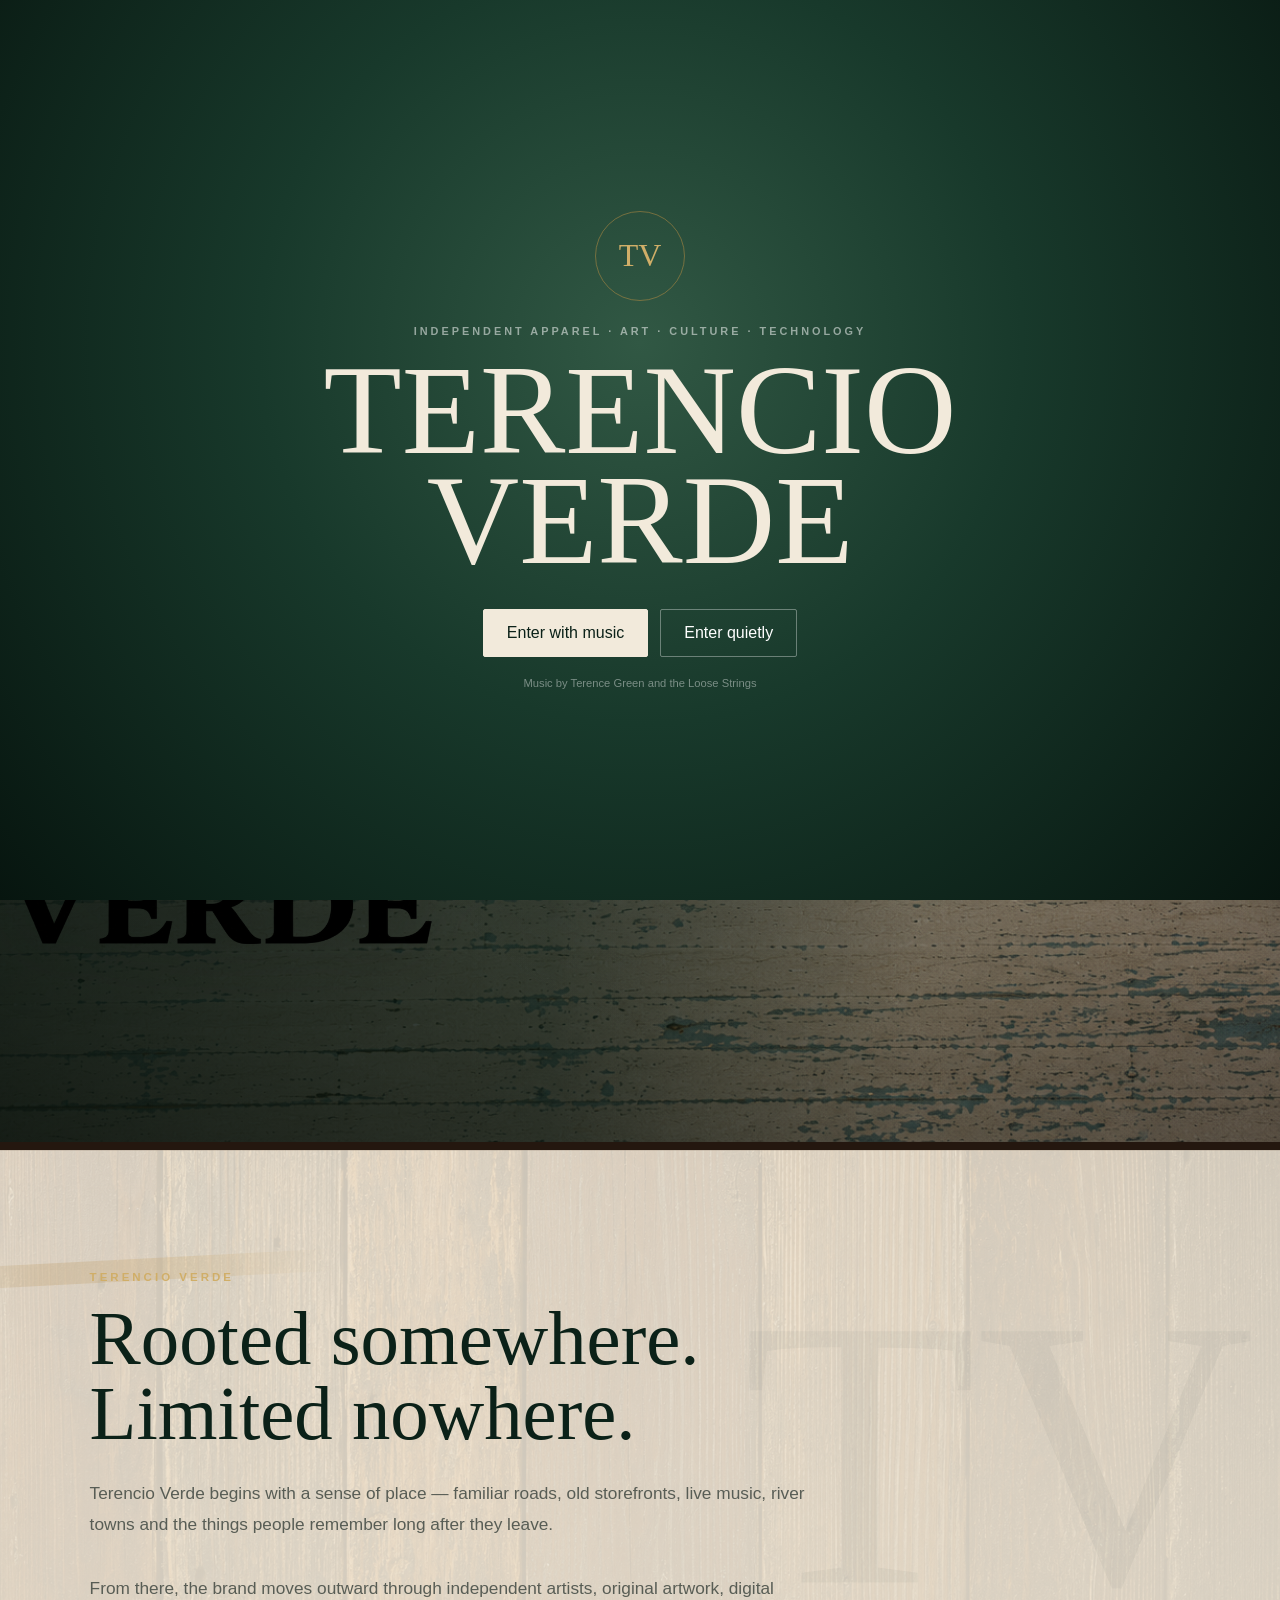
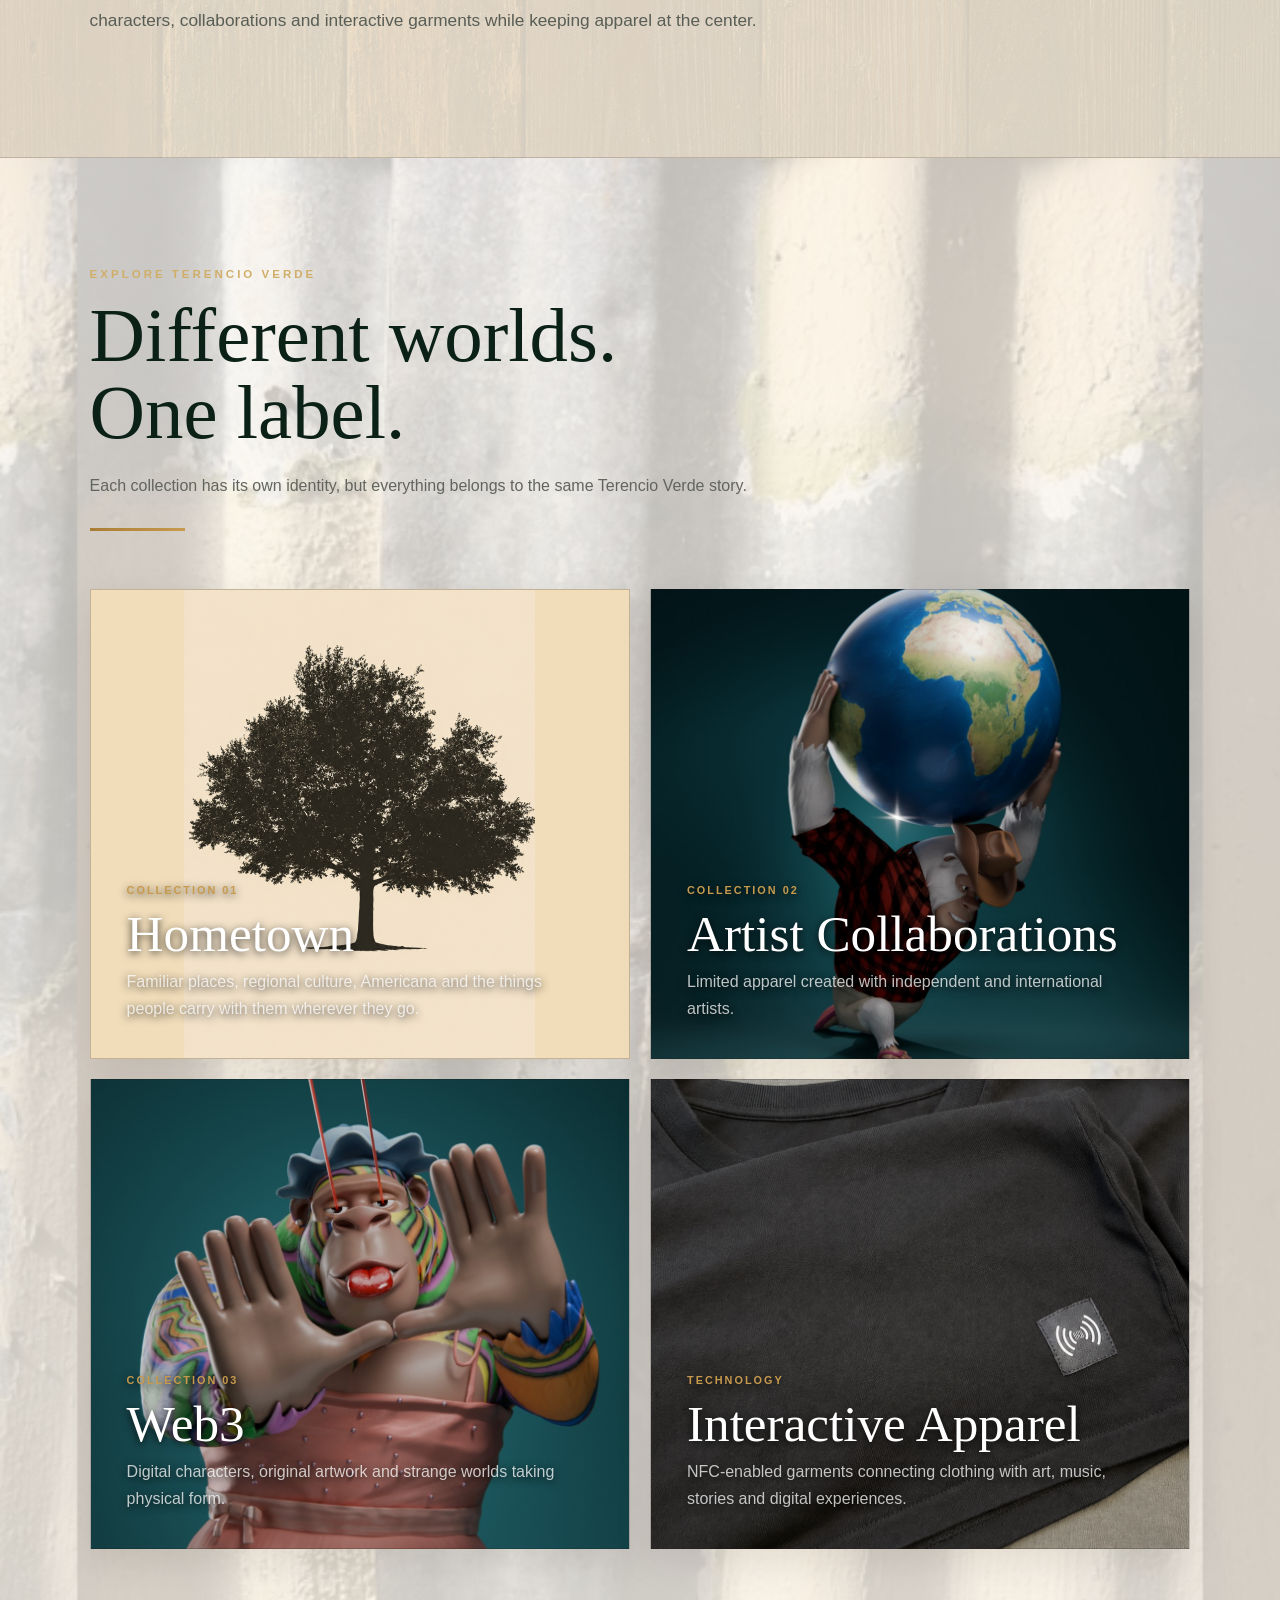
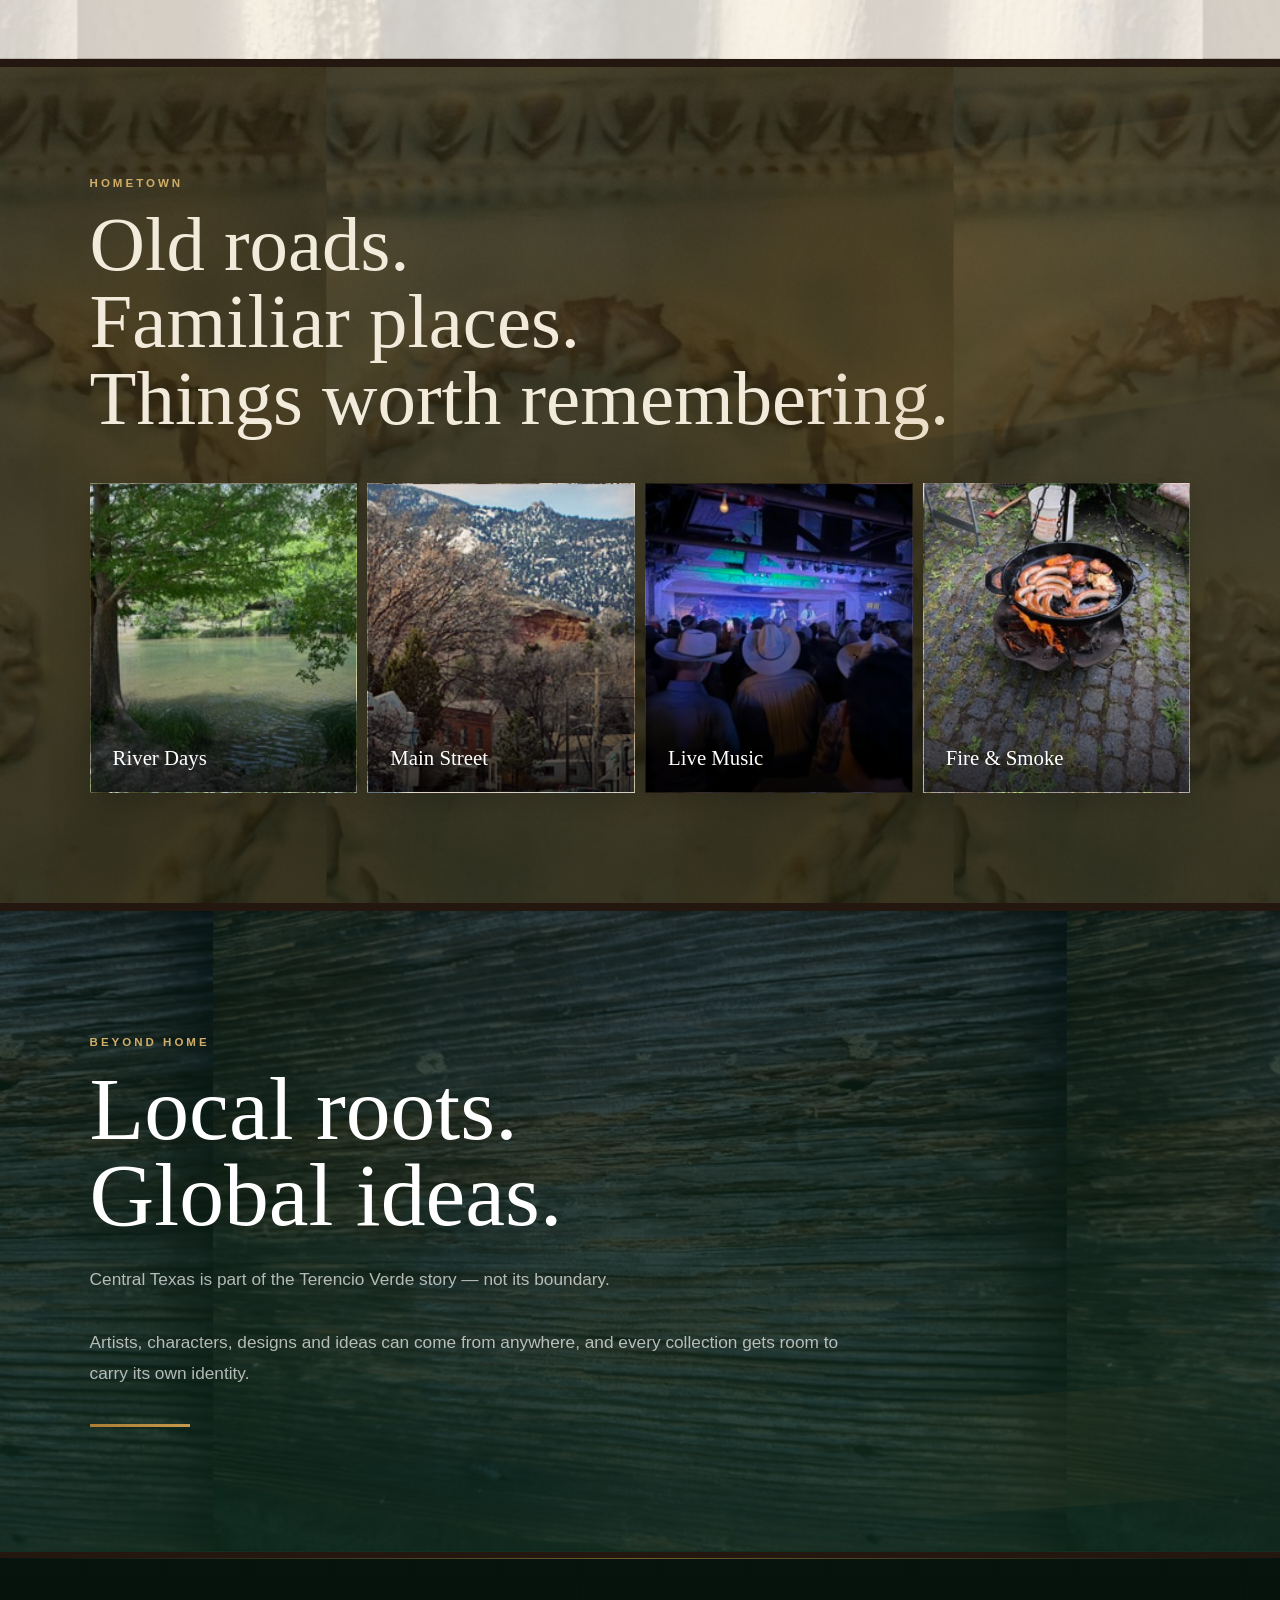
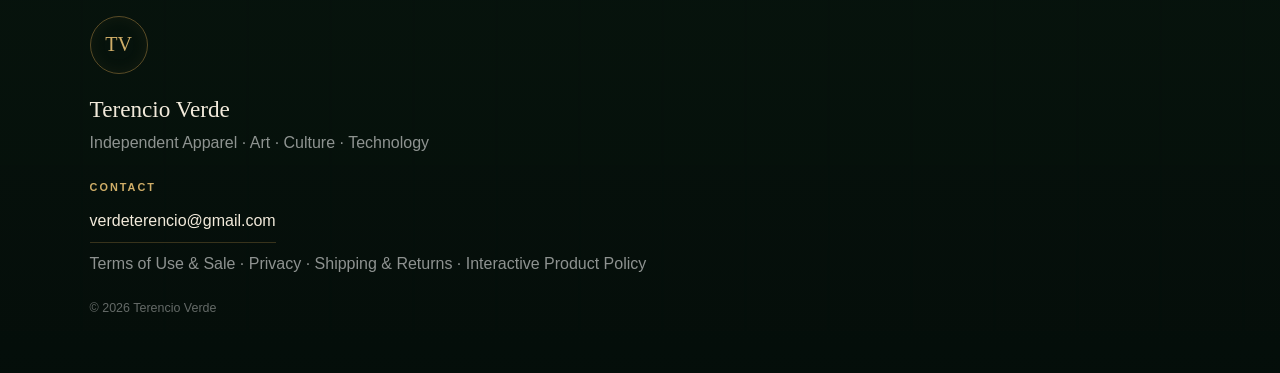
==== index.html @ 5ad7d4f2 "Shift Terencio left for desktop balance" ====
<!DOCTYPE html>
<html lang="en">
<head>
  <meta charset="UTF-8">
  <meta name="viewport" content="width=device-width, initial-scale=1.0, viewport-fit=cover">
  <title>Terencio Verde</title>
  <meta name="description" content="Terencio Verde — independent apparel, art, culture, collaborations and interactive clothing.">
  <link rel="stylesheet" href="/assets/site.css?v=4">
  <link rel="stylesheet" href="/assets/home.css?v=6">
  <link rel="stylesheet" href="/assets/home-sections.css?v=7">
  <link rel="stylesheet" href="/assets/home-overrides.css">
  <link rel="stylesheet" href="/assets/site-enhancements.css">
  <style>
    .home-hero-inner{display:grid;grid-template-columns:34% 36% 30%;align-items:center;column-gap:clamp(4px,.7vw,14px);width:100%;max-width:none;margin:0;padding-top:105px;padding-bottom:105px;padding-left:2vw;padding-right:2vw;overflow:visible}
    .home-hero-brand-row{display:contents}
    .home-hero-brand-logo{grid-column:1;width:172%;max-width:940px;height:min(96vh,860px);justify-self:center;align-self:center;object-fit:contain;filter:drop-shadow(0 16px 32px rgba(0,0,0,.28));pointer-events:none;user-select:none;-webkit-user-drag:none;transform:translateX(-2%)}
    .home-hero-brand-row .home-hero-copy{grid-column:2;position:relative;z-index:4;transform:none!important;max-width:680px;margin:0}
    .home-hero-brand-row .home-hero-copy h1{font-size:clamp(4.15rem,5.55vw,6.7rem);max-width:680px;line-height:.92}
    .home-hero-brand-row .home-hero-copy .home-hero-subhead{font-size:clamp(1.08rem,1.25vw,1.42rem)}
    .home-hero-character{grid-column:3!important;position:relative!important;z-index:3!important;right:auto!important;bottom:auto!important;width:116%!important;max-width:760px!important;max-height:min(82vh,740px)!important;height:auto!important;justify-self:center;align-self:center;transform:translate(-2%,10px);object-fit:contain;object-position:center}
    @media(max-width:1200px){.home-hero-inner{grid-template-columns:33% 38% 29%;column-gap:6px;width:100%;max-width:none;margin:0;padding-left:1.5vw;padding-right:1.5vw}.home-hero-brand-logo{width:164%;max-width:700px;height:min(86vh,720px)}.home-hero-brand-row .home-hero-copy{max-width:590px}.home-hero-brand-row .home-hero-copy h1{font-size:clamp(3.55rem,5.25vw,5.65rem)}.home-hero-character{width:114%!important;max-width:620px!important;max-height:min(76vh,630px)!important;transform:translate(-1%,10px)}}
    @media(max-width:900px){.home-hero-inner{grid-template-columns:31% 42% 27%;column-gap:4px;padding-left:1vw;padding-right:1vw}.home-hero-brand-logo{width:148%;max-width:470px;height:min(72vh,560px)}.home-hero-brand-row .home-hero-copy h1{font-size:clamp(3.05rem,5.6vw,4.55rem)}.home-hero-character{width:110%!important;max-width:455px!important;max-height:min(64vh,490px)!important;transform:translate(0,8px)}}
    @media(max-width:760px){.home-hero-inner{display:flex;flex-direction:column;align-items:stretch;justify-content:flex-start;min-height:calc(100vh - 72px);width:100%;max-width:none;margin:0;padding-top:72px;padding-left:7%;padding-right:7%;padding-bottom:0;overflow:hidden}.home-hero-brand-row{display:flex;align-items:flex-start;gap:16px;transform:none}.home-hero-brand-logo{width:158px;height:auto;max-width:none;flex:0 0 auto;margin-top:8px;transform:none}.home-hero-brand-row .home-hero-copy{max-width:100%;transform:none!important;padding-bottom:425px}.home-hero-brand-row .home-hero-copy h1{font-size:clamp(3.25rem,14vw,5.2rem)}.home-hero-character{position:absolute!important;right:0!important;bottom:24px!important;width:min(515px,91vw)!important;max-width:none!important;max-height:none!important;transform:none}}
    @media(max-width:480px){.home-hero-brand-row{gap:12px}.home-hero-brand-logo{width:128px}.home-hero-brand-row .home-hero-copy{padding-bottom:370px}.home-hero-character{right:0!important;bottom:14px!important;width:430px!important}}
  </style>
</head>
<body>
<script src="/assets/site-config.js"></script>
<audio id="siteMusic" preload="metadata"></audio>
<div id="intro"><div class="intro-inner"><div class="intro-mark">TV</div><div class="intro-kicker" id="introTagline"></div><div class="intro-title">TERENCIO<br>VERDE</div><div class="intro-buttons"><button id="enterMusic" type="button">Enter with music</button><button id="enterQuiet" type="button">Enter quietly</button></div><div class="music-credit" id="musicCredit"></div></div></div>
<header class="site-header"><a class="site-brand" href="/">TERENCIO VERDE</a><nav class="site-nav" aria-label="Main navigation"><a href="/hometown.html">Hometown</a><a href="/collaborations.html">Artist Collabs</a><a href="/web3.html">Web3</a><a id="interactiveNav" href="/interactive.html">Interactive</a><a id="storeNav" href="/store.html">Shop</a></nav></header>
<main>
<section class="home-hero"><div class="home-hero-inner"><div class="home-hero-brand-row"><img class="home-hero-brand-logo" src="/assets/Terencio%20V%20logo.png" alt="Terencio V logo" decoding="async" fetchpriority="high"><div class="home-hero-copy"><div class="eyebrow">Independent Apparel</div><h1>The Place<br>That Stays<br>With You.</h1><p class="home-hero-subhead">Rooted in Central Texas. Made for every hometown worth remembering.</p><p class="home-hero-note">Independent apparel shaped by art, music, memory and place.</p></div></div><img class="home-hero-character" src="/assets/terencio-hero.png" alt="Terencio presenting the Terencio Verde brand" decoding="async" fetchpriority="high"></div></section>
<section class="home-intro"><div class="home-intro-inner"><div class="home-intro-content"><div class="eyebrow">Terencio Verde</div><h2>Rooted somewhere.<br>Limited nowhere.</h2><p>Terencio Verde begins with a sense of place — familiar roads, old storefronts, live music, river towns and the things people remember long after they leave.<br><br>From there, the brand moves outward through independent artists, original artwork, digital characters, collaborations and interactive garments while keeping apparel at the center.</p></div></div></section>
<section class="home-collections"><div class="home-collections-inner"><div class="home-section-heading"><div class="eyebrow">Explore Terencio Verde</div><h2>Different worlds.<br>One label.</h2><p>Each collection has its own identity, but everything belongs to the same Terencio Verde story.</p></div><div class="home-collection-grid"><a class="home-collection-card home-card-hometown" href="/hometown.html"><div class="home-collection-content"><small>Collection 01</small><h3>Hometown</h3><p>Familiar places, regional culture, Americana and the things people carry with them wherever they go.</p></div></a><a class="home-collection-card home-card-collabs" href="/collaborations.html"><div class="home-collection-content"><small>Collection 02</small><h3>Artist Collaborations</h3><p>Limited apparel created with independent and international artists.</p></div></a><a class="home-collection-card home-card-web3" href="/web3.html"><div class="home-collection-content"><small>Collection 03</small><h3>Web3</h3><p>Digital characters, original artwork and strange worlds taking physical form.</p></div></a><a id="interactiveCard" class="home-collection-card home-card-interactive" href="/interactive.html"><div class="home-collection-content"><small>Technology</small><h3>Interactive Apparel</h3><p>NFC-enabled garments connecting clothing with art, music, stories and digital experiences.</p></div></a></div></div></section>
<section class="home-hometown"><div class="home-hometown-inner"><div class="eyebrow">Hometown</div><h2>Old roads.<br>Familiar places.<br>Things worth remembering.</h2><div class="home-memory-grid"><div class="home-memory home-memory-river"><span>River Days</span></div><div class="home-memory home-memory-mainstreet"><span>Main Street</span></div><div class="home-memory home-memory-music"><span>Live Music</span></div><div class="home-memory home-memory-fire"><span>Fire & Smoke</span></div></div></div></section>
<section class="home-global"><div class="home-global-inner"><div class="home-global-content"><div class="eyebrow">Beyond Home</div><h2>Local roots.<br>Global ideas.</h2><p>Central Texas is part of the Terencio Verde story — not its boundary.<br><br>Artists, characters, designs and ideas can come from anywhere, and every collection gets room to carry its own identity.</p><div class="home-global-line"></div></div></div></section>
</main>
<footer class="site-footer"><div class="footer-inner"><div class="footer-mark">TV</div><strong class="footer-brand">Terencio Verde</strong><span class="footer-tagline" id="footerTagline"></span><div class="footer-contact"><div class="footer-label">Contact</div><a class="footer-email" href="mailto:verdeterencio@gmail.com">verdeterencio@gmail.com</a></div><div style="margin-top:12px"><a href="/terms.html">Terms of Use &amp; Sale</a> · <a href="/privacy.html">Privacy</a> · <a href="/shipping-returns.html">Shipping &amp; Returns</a> · <a href="/interactive-product-policy.html">Interactive Product Policy</a></div><div class="footer-copyright">© <span id="footerYear">2026</span> Terencio Verde</div></div></footer>
<script src="/assets/home.js?v=5"></script><script src="/assets/mobile-nav.js?v=4"></script>
</body>
</html>
---- assets/site.css ----
/* =========================================================
   TERENCIO VERDE
   SHARED SITE STYLES
   ========================================================= */


/* =========================================================
   BRAND COLORS
   ========================================================= */

:root {
  --forest: #18392b;
  --forest-deep: #0b2118;
  --forest-black: #07150f;

  --cream: #f2eadb;
  --cream-light: #faf6ee;

  --taupe: #b9a78d;
  --brown: #4a3528;
  --brown-dark: #241a14;

  --gold: #b38a43;
  --gold-light: #d0ae68;
  --gold-dark: #826126;

  --black: #171713;
  --white: #fffdf8;

  --page-width: 1400px;

  --side-padding: 7%;
}


/* =========================================================
   RESET
   ========================================================= */

* {
  box-sizing: border-box;
  margin: 0;
  padding: 0;
}


html {
  scroll-behavior: smooth;
}


body {
  min-height: 100vh;

  font-family:
    Arial,
    Helvetica,
    sans-serif;

  background: var(--cream);

  color: var(--black);

  overflow-x: hidden;
}


img {
  display: block;

  max-width: 100%;

  height: auto;
}


a {
  color: inherit;

  text-decoration: none;
}


button,
input,
select,
textarea {
  font: inherit;
}


button {
  cursor: pointer;
}


/* =========================================================
   SHARED TYPOGRAPHY
   ========================================================= */

.serif {
  font-family:
    Georgia,
    "Times New Roman",
    serif;
}


.eyebrow {
  margin-bottom: 18px;

  font-size: .72rem;

  font-weight: 700;

  letter-spacing: 3px;

  text-transform: uppercase;

  color: var(--gold-light);
}


.section-title {
  font-family:
    Georgia,
    "Times New Roman",
    serif;

  font-size:
    clamp(
      3rem,
      6vw,
      5.5rem
    );

  line-height: .98;

  font-weight: 400;

  color: var(--forest-deep);
}


.section-copy {
  max-width: 760px;

  font-size: 1.05rem;

  line-height: 1.8;

  color: #62645e;
}


/* =========================================================
   SHARED CONTAINER
   ========================================================= */

.site-container {
  width: min(
    var(--page-width),
    100%
  );

  margin: 0 auto;

  padding-left: var(--side-padding);

  padding-right: var(--side-padding);
}


/* =========================================================
   HEADER
   ========================================================= */

.site-header {
  position: sticky;

  top: 0;

  z-index: 1000;

  min-height: 72px;

  display: flex;

  align-items: center;

  justify-content: space-between;

  gap: 30px;

  padding:

    0
    max(
      var(--side-padding),
      env(safe-area-inset-right)
    )
    0
    max(
      var(--side-padding),
      env(safe-area-inset-left)
    );

  background:
    rgba(
      9,
      28,
      20,
      .96
    );

  backdrop-filter:
    blur(14px);

  border-bottom:
    1px solid
    rgba(
      255,
      255,
      255,
      .07
    );

  color: var(--cream);
}


.site-brand {
  flex-shrink: 0;

  font-family:
    Georgia,
    "Times New Roman",
    serif;

  font-size: .95rem;

  letter-spacing: 2.2px;

  text-transform: uppercase;

  color: var(--cream);
}


.site-nav {
  display: flex;

  align-items: center;

  justify-content: flex-end;

  gap: 28px;
}


.site-nav a {
  position: relative;

  min-height: 44px;

  display: inline-flex;

  align-items: center;

  font-size: .7rem;

  font-weight: 600;

  letter-spacing: 1.35px;

  text-transform: uppercase;

  color:
    rgba(
      242,
      234,
      219,
      .72
    );

  transition:
    color .2s ease;
}


.site-nav a::after {
  content: "";

  position: absolute;

  left: 0;

  right: 100%;

  bottom: 9px;

  height: 1px;

  background: var(--gold);

  transition:
    right .25s ease;
}


.site-nav a:hover,
.site-nav a:focus-visible {
  color: var(--cream);
}


.site-nav a:hover::after,
.site-nav a:focus-visible::after {
  right: 0;
}


#storeNav {
  display: none;
}


/* =========================================================
   SHARED BUTTONS
   ========================================================= */

.button {
  min-height: 48px;

  display: inline-flex;

  align-items: center;

  justify-content: center;

  padding:
    13px
    22px;

  border:
    1px solid transparent;

  border-radius: 2px;

  font-size: .78rem;

  font-weight: 700;

  letter-spacing: 1px;

  text-transform: uppercase;

  transition:
    background .2s ease,
    color .2s ease,
    border-color .2s ease,
    transform .2s ease;
}


.button:hover {
  transform:
    translateY(-2px);
}


.button-cream {
  background: var(--cream);

  color: var(--forest-deep);
}


.button-cream:hover {
  background: var(--white);
}


.button-outline {
  border-color:
    rgba(
      242,
      234,
      219,
      .40
    );

  background: transparent;

  color: var(--cream);
}


.button-outline:hover {
  border-color: var(--gold);

  color: var(--gold-light);
}


/* =========================================================
   FOOTER
   ========================================================= */

.site-footer {
  padding:

    58px
    max(
      var(--side-padding),
      env(safe-area-inset-right)
    )
    calc(
      58px +
      env(safe-area-inset-bottom)
    )
    max(
      var(--side-padding),
      env(safe-area-inset-left)
    );

  background: var(--forest-black);

  border-top:
    1px solid
    rgba(
      179,
      138,
      67,
      .18
    );

  color:
    rgba(
      255,
      255,
      255,
      .55
    );
}


.footer-inner {
  width: min(
    var(--page-width),
    100%
  );

  margin: 0 auto;
}


.footer-mark {
  width: 58px;

  height: 58px;

  margin-bottom: 22px;

  display: flex;

  align-items: center;

  justify-content: center;

  border:
    1px solid
    rgba(
      179,
      138,
      67,
      .48
    );

  border-radius: 50%;

  font-family:
    Georgia,
    "Times New Roman",
    serif;

  font-size: 1.25rem;

  color: var(--gold-light);
}


.footer-brand {
  display: block;

  margin-bottom: 7px;

  font-family:
    Georgia,
    "Times New Roman",
    serif;

  font-size: 1.45rem;

  font-weight: 400;

  color: var(--cream);
}


.footer-tagline {
  display: block;

  max-width: 620px;

  line-height: 1.6;
}


.footer-contact {
  margin-top: 26px;
}


.footer-label {
  margin-bottom: 6px;

  font-size: .68rem;

  font-weight: 700;

  letter-spacing: 2px;

  text-transform: uppercase;

  color: var(--gold-light);
}


.footer-email {
  min-height: 44px;

  display: inline-flex;

  align-items: center;

  color: var(--cream);

  transition:
    color .2s ease;
}


.footer-email:hover {
  color: var(--gold-light);
}


.footer-copyright {
  margin-top: 28px;

  font-size: .78rem;

  color:
    rgba(
      255,
      255,
      255,
      .38
    );
}


/* =========================================================
   ACCESSIBILITY
   ========================================================= */

a:focus-visible,
button:focus-visible {
  outline:
    2px solid
    var(--gold-light);

  outline-offset:
    4px;
}


/* =========================================================
   MOBILE
   ========================================================= */

@media
(max-width: 900px) {

  :root {
    --side-padding: 6%;
  }


  .site-header {
    min-height: 66px;
  }


  .site-nav {
    gap: 18px;
  }


  .site-nav a {
    font-size: .66rem;
  }

}


@media
(max-width: 700px) {

  .site-nav {
    display: none;
  }


  .site-header {
    min-height: 64px;
  }


  .section-copy {
    font-size: 1rem;
  }


  .site-footer {
    padding-top: 48px;
  }

}
---- assets/home.css ----
/* =========================================================
   TERENCIO VERDE
   COMPLETE HOMEPAGE STYLES
   SELF-CONTAINED
   ========================================================= */


/* =========================================================
   BRAND COLORS
   ========================================================= */

:root {
  --forest: #18392b;
  --forest-deep: #0b2118;
  --forest-black: #07150f;

  --cream: #f2eadb;
  --cream-light: #faf6ee;

  --taupe: #b9a78d;
  --brown: #4a3528;
  --brown-dark: #241a14;

  --gold: #b38a43;
  --gold-light: #d0ae68;
  --gold-dark: #826126;

  --black: #171713;
  --white: #fffdf8;

  --page-width: 1400px;
  --side-padding: 7%;
}


/* =========================================================
   RESET
   ========================================================= */

* {
  box-sizing: border-box;
  margin: 0;
  padding: 0;
}


html {
  scroll-behavior: smooth;
}


body {
  min-height: 100vh;

  font-family:
    Arial,
    Helvetica,
    sans-serif;

  background: var(--cream);

  color: var(--black);

  overflow-x: hidden;
}


img {
  display: block;
  max-width: 100%;
  height: auto;
}


a {
  color: inherit;
  text-decoration: none;
}


button,
input,
select,
textarea {
  font: inherit;
}


button {
  cursor: pointer;
}


/* =========================================================
   SHARED TYPOGRAPHY
   ========================================================= */

.serif {
  font-family:
    Georgia,
    "Times New Roman",
    serif;
}


.eyebrow {
  margin-bottom: 18px;

  font-size: .72rem;
  font-weight: 700;

  letter-spacing: 3px;

  text-transform: uppercase;

  color: var(--gold-light);
}


/* =========================================================
   HEADER
   ========================================================= */

.site-header {
  position: sticky;

  top: 0;

  z-index: 1000;

  min-height: 72px;

  display: flex;

  align-items: center;

  justify-content: space-between;

  gap: 30px;

  padding:
    0
    max(
      var(--side-padding),
      env(safe-area-inset-right)
    )
    0
    max(
      var(--side-padding),
      env(safe-area-inset-left)
    );

  background:
    rgba(
      9,
      28,
      20,
      .97
    );

  backdrop-filter:
    blur(14px);

  border-bottom:
    1px solid
    rgba(
      179,
      138,
      67,
      .20
    );

  box-shadow:
    0 8px 24px
    rgba(0,0,0,.15);

  color: var(--cream);
}


.site-brand {
  flex-shrink: 0;

  min-height: 44px;

  display: inline-flex;

  align-items: center;

  font-family:
    Georgia,
    "Times New Roman",
    serif;

  font-size: .95rem;

  letter-spacing: 2.2px;

  text-transform: uppercase;

  color: var(--cream);
}


.site-nav {
  display: flex;

  align-items: center;

  justify-content: flex-end;

  gap: 28px;
}


.site-nav a {
  position: relative;

  min-height: 44px;

  display: inline-flex;

  align-items: center;

  font-size: .7rem;

  font-weight: 600;

  letter-spacing: 1.35px;

  text-transform: uppercase;

  color:
    rgba(
      242,
      234,
      219,
      .72
    );

  transition:
    color .2s ease;
}


.site-nav a::after {
  content: "";

  position: absolute;

  left: 0;
  right: 100%;

  bottom: 8px;

  height: 1px;

  background: var(--gold);

  transition:
    right .25s ease;
}


.site-nav a:hover,
.site-nav a:focus-visible {
  color: var(--cream);
}


.site-nav a:hover::after,
.site-nav a:focus-visible::after {
  right: 0;
}


#storeNav {
  display: none;
}


/* =========================================================
   MUSIC INTRO
   ========================================================= */

#intro {
  position: fixed;

  inset: 0;

  z-index: 9999;

  display: flex;

  align-items: center;

  justify-content: center;

  padding: 30px;

  background:
    radial-gradient(
      circle at 50% 38%,
      #315844 0%,
      #18392b 45%,
      #07150f 100%
    );

  color: var(--cream);

  text-align: center;

  transition:
    opacity .7s ease,
    visibility .7s ease;
}


#intro.hidden {
  opacity: 0;

  visibility: hidden;

  pointer-events: none;
}


.intro-inner {
  width: min(820px, 92vw);
}


.intro-mark {
  width: 90px;

  height: 90px;

  margin: 0 auto 24px;

  display: flex;

  align-items: center;

  justify-content: center;

  border:
    1px solid
    rgba(
      179,
      138,
      67,
      .55
    );

  border-radius: 50%;

  font-family:
    Georgia,
    "Times New Roman",
    serif;

  font-size: 2rem;

  color: var(--gold-light);
}


.intro-kicker {
  margin-bottom: 18px;

  font-size: .68rem;

  font-weight: 700;

  letter-spacing: 3px;

  text-transform: uppercase;

  color:
    rgba(
      255,
      255,
      255,
      .52
    );
}


.intro-title {
  margin-bottom: 34px;

  font-family:
    Georgia,
    "Times New Roman",
    serif;

  font-size:
    clamp(
      3.8rem,
      10vw,
      8rem
    );

  line-height: .86;

  font-weight: 400;

  color: var(--cream);
}


.intro-buttons {
  display: flex;

  justify-content: center;

  flex-wrap: wrap;

  gap: 12px;
}


.intro-buttons button {
  min-height: 48px;

  padding:
    13px
    23px;

  border-radius: 2px;
}


#enterMusic {
  border:
    1px solid
    var(--cream);

  background: var(--cream);

  color: var(--forest-deep);
}


#enterQuiet {
  border:
    1px solid
    rgba(
      255,
      255,
      255,
      .35
    );

  background: transparent;

  color: white;
}


.music-credit {
  margin-top: 20px;

  font-size: .7rem;

  color:
    rgba(
      255,
      255,
      255,
      .42
    );
}


/* =========================================================
   HOMEPAGE HERO
   ========================================================= */

.home-hero {
  position: relative;

  min-height:
    calc(
      100vh - 72px
    );

  display: flex;

  align-items: center;

  overflow: hidden;

  color: var(--cream);

  background-image:

    linear-gradient(
      90deg,
      rgba(6, 22, 15, .86) 0%,
      rgba(8, 29, 20, .68) 43%,
      rgba(12, 35, 24, .20) 72%,
      rgba(4, 17, 12, .15) 100%
    ),

    url("/assets/ceiling-texture-cropped.png");

  background-size: cover;

  background-position: center;

  border-bottom:
    7px solid
    var(--brown-dark);
}


.home-hero::before {
  content: "";

  position: absolute;

  inset: 0;

  pointer-events: none;

  background:
    linear-gradient(
      180deg,
      rgba(0,0,0,.06) 0%,
      rgba(0,0,0,.03) 55%,
      rgba(0,0,0,.34) 100%
    );
}


.home-hero-inner {
  position: relative;

  z-index: 2;

  width:
    min(
      var(--page-width),
      100%
    );

  margin: 0 auto;

  padding:
    105px
    var(--side-padding);
}


.home-hero-copy {
  max-width: 760px;
}


.home-hero .eyebrow {
  color: var(--gold-light);
}


.home-hero h1 {
  max-width: 820px;

  margin-bottom: 26px;

  font-family:
    Georgia,
    "Times New Roman",
    serif;

  font-size:
    clamp(
      4.2rem,
      8.5vw,
      8rem
    );

  line-height: .9;

  font-weight: 400;

  color: var(--cream);

  text-wrap: balance;

  text-shadow:
    0 3px 18px
    rgba(0,0,0,.24);
}


.home-hero-subhead {
  max-width: 620px;

  font-size:
    clamp(
      1rem,
      1.8vw,
      1.2rem
    );

  line-height: 1.75;

  color:
    rgba(
      255,
      255,
      255,
      .82
    );
}


.home-hero-note {
  max-width: 560px;

  margin-top: 25px;

  font-family:
    Georgia,
    "Times New Roman",
    serif;

  font-size: .92rem;

  font-style: italic;

  line-height: 1.6;

  color:
    rgba(
      255,
      255,
      255,
      .57
    );
}


/* =========================================================
   BRAND INTRO
   ========================================================= */

.home-intro {
  position: relative;

  overflow: hidden;

  padding:
    120px
    var(--side-padding);

  background:

    linear-gradient(
      rgba(242,234,219,.95),
      rgba(242,234,219,.95)
    ),

    repeating-linear-gradient(
      0deg,
      #efe5d3,
      #efe5d3 45px,
      #dfd0b8 46px,
      #dfd0b8 48px
    );
}


.home-intro-inner {
  position: relative;

  z-index: 2;

  width:
    min(
      var(--page-width),
      100%
    );

  margin: 0 auto;
}


.home-intro-content {
  max-width: 900px;
}


.home-intro h2 {
  max-width: 850px;

  margin-bottom: 26px;

  font-family:
    Georgia,
    "Times New Roman",
    serif;

  font-size:
    clamp(
      3rem,
      6vw,
      5.5rem
    );

  line-height: .98;

  font-weight: 400;

  color: var(--forest-deep);
}


.home-intro p {
  max-width: 760px;

  font-size: 1.08rem;

  line-height: 1.85;

  color: #585d55;
}


.home-intro::after {
  content: "TV";

  position: absolute;

  right: 2%;

  top: 50%;

  transform:
    translateY(-50%);

  font-family:
    Georgia,
    "Times New Roman",
    serif;

  font-size:
    clamp(
      12rem,
      30vw,
      30rem
    );

  line-height: .7;

  color:
    rgba(
      24,
      57,
      43,
      .045
    );

  pointer-events: none;
}


/* =========================================================
   COLLECTIONS
   ========================================================= */

.home-collections {
  padding:
    110px
    var(--side-padding);

  background: var(--cream-light);
}


.home-collections-inner {
  width:
    min(
      var(--page-width),
      100%
    );

  margin: 0 auto;
}


.home-section-heading {
  max-width: 820px;

  margin-bottom: 58px;
}


.home-section-heading h2 {
  margin-bottom: 20px;

  font-family:
    Georgia,
    "Times New Roman",
    serif;

  font-size:
    clamp(
      3rem,
      6vw,
      5rem
    );

  line-height: 1;

  font-weight: 400;

  color: var(--forest-deep);
}


.home-section-heading p {
  max-width: 700px;

  line-height: 1.75;

  color: #62645e;
}


.home-collection-grid {
  display: grid;

  grid-template-columns:
    repeat(
      2,
      minmax(0, 1fr)
    );

  gap: 20px;
}


.home-collection-card {
  position: relative;

  min-height: 470px;

  display: flex;

  align-items: flex-end;

  overflow: hidden;

  padding: 36px;

  border:
    1px solid
    rgba(0,0,0,.08);

  background: var(--forest);

  box-shadow:
    0 12px 35px
    rgba(36,23,15,.10);

  transition:
    transform .3s ease,
    box-shadow .3s ease;
}


.home-collection-card:hover {
  transform:
    translateY(-4px);

  box-shadow:
    0 22px 55px
    rgba(0,0,0,.14);
}


.home-collection-card::before {
  content: "";

  position: absolute;

  inset: 0;

  background:
    linear-gradient(
      180deg,
      rgba(0,0,0,.05) 20%,
      rgba(0,0,0,.80) 100%
    );

  pointer-events: none;
}


.home-collection-content {
  position: relative;

  z-index: 2;

  color: white;
}


.home-collection-content small {
  display: block;

  margin-bottom: 12px;

  font-size: .68rem;

  font-weight: 700;

  letter-spacing: 2px;

  text-transform: uppercase;

  color: var(--gold-light);
}


.home-collection-content h3 {
  margin-bottom: 10px;

  font-family:
    Georgia,
    "Times New Roman",
    serif;

  font-size:
    clamp(
      2.2rem,
      4vw,
      3.3rem
    );

  line-height: 1;

  font-weight: 400;

  color: white;
}


.home-collection-content p {
  max-width: 480px;

  line-height: 1.65;

  color:
    rgba(
      255,
      255,
      255,
      .74
    );
}


/* HOMETOWN */

.home-card-hometown {
  background:

    linear-gradient(
      rgba(10,35,24,.15),
      rgba(10,35,24,.12)
    ),

    url("/assets/hometown-mainstreet.jpg"),

    linear-gradient(
      135deg,
      #496552,
      #6f674f
    );

  background-size: cover;

  background-position: center;
}


/* ARTIST COLLABORATIONS */

.home-card-collabs {
  background:

    radial-gradient(
      circle at 70% 25%,
      rgba(186,143,67,.22),
      transparent 35%
    ),

    url("collaboration-bg.jpg"),

    linear-gradient(
      135deg,
      #173a2b,
      #08180f
    );

  background-size: cover;

  background-position: center;
}


/* WEB3 */

.home-card-web3 {
  background:

    radial-gradient(
      circle at 78% 24%,
      rgba(108,63,167,.42),
      transparent 35%
    ),

    radial-gradient(
      circle at 20% 78%,
      rgba(35,132,127,.18),
      transparent 35%
    ),

    linear-gradient(
      135deg,
      #050b12,
      #12182c,
      #30123f
    );
}


/* INTERACTIVE */

.home-card-interactive {
  background:

    linear-gradient(
      rgba(14,38,27,.20),
      rgba(14,38,27,.12)
    ),

    url("interactive-bg.jpg"),

    linear-gradient(
      135deg,
      #64695a,
      #314137
    );

  background-size: cover;

  background-position: center;
}


/* =========================================================
   HOMETOWN PREVIEW
   ========================================================= */

.home-hometown {
  padding:
    110px
    var(--side-padding);

  background:
    linear-gradient(
      135deg,
      #173a2b,
      #0c271b
    );

  color: var(--cream);

  border-top:
    7px solid
    var(--brown-dark);

  border-bottom:
    7px solid
    var(--brown-dark);
}


.home-hometown-inner {
  width:
    min(
      var(--page-width),
      100%
    );

  margin: 0 auto;
}


.home-hometown h2 {
  max-width: 950px;

  margin-bottom: 46px;

  font-family:
    Georgia,
    "Times New Roman",
    serif;

  font-size:
    clamp(
      3rem,
      6vw,
      5.5rem
    );

  line-height: 1;

  font-weight: 400;

  color: var(--cream);
}


.home-memory-grid {
  display: grid;

  grid-template-columns:
    repeat(
      4,
      minmax(0, 1fr)
    );

  gap: 10px;
}


.home-memory {
  position: relative;

  min-height: 310px;

  display: flex;

  align-items: flex-end;

  overflow: hidden;

  padding: 22px;

  background-size: cover;

  background-position: center;

  border:
    1px solid
    rgba(199,154,77,.14);
}


.home-memory::after {
  content: "";

  position: absolute;

  inset: 0;

  background:
    linear-gradient(
      180deg,
      transparent 32%,
      rgba(0,0,0,.72)
    );
}


.home-memory span {
  position: relative;

  z-index: 2;

  font-family:
    Georgia,
    "Times New Roman",
    serif;

  font-size: 1.3rem;

  color: white;
}


.home-memory-river {
  background:
    url("/assets/hometown-river.jpg"),
    #546f5e;

  background-size: cover;

  background-position: center;
}


.home-memory-mainstreet {
  background:
    url("/assets/hometown-mainstreet.jpg"),
    #765943;

  background-size: cover;

  background-position: center;
}


.home-memory-music {
  background:
    url("/assets/hometown-music.jpg"),
    #43382d;

  background-size: cover;

  background-position: center;
}


.home-memory-fire {
  background:
    url("/assets/hometown-fire.jpg"),
    #60432e;

  background-size: cover;

  background-position: center;
}


/* =========================================================
   GLOBAL MESSAGE
   ========================================================= */

.home-global {
  padding:
    125px
    var(--side-padding);

  background:
    linear-gradient(
      90deg,
      #0a1d14,
      #18392b
    );

  color: white;
}


.home-global-inner {
  width:
    min(
      var(--page-width),
      100%
    );

  margin: 0 auto;
}


.home-global-content {
  max-width: 1000px;
}


.home-global h2 {
  max-width: 900px;

  margin-bottom: 26px;

  font-family:
    Georgia,
    "Times New Roman",
    serif;

  font-size:
    clamp(
      3.3rem,
      7vw,
      6rem
    );

  line-height: .96;

  font-weight: 400;

  color: white;
}


.home-global p {
  max-width: 760px;

  font-size: 1.08rem;

  line-height: 1.8;

  color:
    rgba(
      255,
      255,
      255,
      .68
    );
}


.home-global-line {
  width: 100px;

  height: 3px;

  margin-top: 35px;

  background: var(--gold);
}


/* =========================================================
   FOOTER
   ========================================================= */

.site-footer {
  padding:

    58px
    max(
      var(--side-padding),
      env(safe-area-inset-right)
    )
    calc(
      58px +
      env(safe-area-inset-bottom)
    )
    max(
      var(--side-padding),
      env(safe-area-inset-left)
    );

  background: var(--forest-black);

  border-top:
    1px solid
    rgba(
      179,
      138,
      67,
      .20
    );

  color:
    rgba(
      255,
      255,
      255,
      .55
    );
}


.footer-inner {
  width:
    min(
      var(--page-width),
      100%
    );

  margin: 0 auto;
}


.footer-mark {
  width: 58px;

  height: 58px;

  margin-bottom: 22px;

  display: flex;

  align-items: center;

  justify-content: center;

  border:
    1px solid
    rgba(
      179,
      138,
      67,
      .48
    );

  border-radius: 50%;

  font-family:
    Georgia,
    "Times New Roman",
    serif;

  font-size: 1.25rem;

  color: var(--gold-light);
}


.footer-brand {
  display: block;

  margin-bottom: 7px;

  font-family:
    Georgia,
    "Times New Roman",
    serif;

  font-size: 1.45rem;

  font-weight: 400;

  color: var(--cream);
}


.footer-tagline {
  display: block;

  max-width: 620px;

  line-height: 1.6;
}


.footer-contact {
  margin-top: 26px;
}


.footer-label {
  margin-bottom: 6px;

  font-size: .68rem;

  font-weight: 700;

  letter-spacing: 2px;

  text-transform: uppercase;

  color: var(--gold-light);
}


.footer-email {
  min-height: 44px;

  display: inline-flex;

  align-items: center;

  color: var(--cream);
}


.footer-email:hover {
  color: var(--gold-light);
}


.footer-copyright {
  margin-top: 28px;

  font-size: .78rem;

  color:
    rgba(
      255,
      255,
      255,
      .38
    );
}


/* =========================================================
   ACCESSIBILITY
   ========================================================= */

a:focus-visible,
button:focus-visible {
  outline:
    2px solid
    var(--gold-light);

  outline-offset: 4px;
}


/* =========================================================
   TABLET
   ========================================================= */

@media
(max-width: 900px) {

  :root {
    --side-padding: 6%;
  }


  .site-header {
    min-height: 66px;
  }


  .site-nav {
    gap: 18px;
  }


  .site-nav a {
    font-size: .66rem;
  }


  .home-hero {
    min-height:
      calc(
        100dvh - 66px
      );
  }


  .home-hero-inner {
    padding-top: 80px;

    padding-bottom: 70px;
  }


  .home-hero h1 {
    font-size:
      clamp(
        3.5rem,
        13vw,
        6rem
      );
  }


  .home-intro {
    padding-top: 85px;

    padding-bottom: 85px;
  }


  .home-collections {
    padding-top: 80px;

    padding-bottom: 80px;
  }


  .home-collection-grid {
    grid-template-columns: 1fr;
  }


  .home-collection-card {
    min-height: 380px;
  }


  .home-hometown {
    padding-top: 80px;

    padding-bottom: 80px;
  }


  .home-memory-grid {
    grid-template-columns:
      repeat(
        2,
        minmax(0, 1fr)
      );
  }


  .home-memory {
    min-height: 240px;
  }


  .home-global {
    padding-top: 90px;

    padding-bottom: 90px;
  }

}


/* =========================================================
   MOBILE
   ========================================================= */

@media
(max-width: 700px) {

  .site-nav {
    display: none;
  }


  .site-header {
    min-height: 64px;
  }

}


@media
(max-width: 560px) {

  .home-hero h1 {
    font-size:
      clamp(
        3.15rem,
        15vw,
        4.8rem
      );
  }


  .home-hero-subhead {
    font-size: 1rem;
  }


  .home-memory-grid {
    grid-template-columns: 1fr;
  }


  .home-memory {
    min-height: 225px;
  }


  .intro-title {
    font-size:
      clamp(
        3.4rem,
        18vw,
        5.4rem
      );
  }

}
---- assets/home-sections.css ----
/* =========================================================
   TERENCIO VERDE
   HOMEPAGE SECTION TEXTURES
   Load AFTER home.css
   ========================================================= */


/* =========================================================
   SHARED TEXTURE VARIABLES
   ========================================================= */

:root {
  --aged-gold: #a97d34;
  --aged-gold-light: #c79a4d;

  --wood-dark: #24170f;
  --wood-mid: #3b281a;

  --leather: #342218;
  --leather-dark: #1e140f;

  --paint-green: #17382a;
  --paint-green-dark: #0d281c;

  --parchment: #eee3d0;
}


/* =========================================================
   SUBTLE PAGE GRAIN
   ========================================================= */

body::before {
  content: "";

  position: fixed;
  inset: 0;

  z-index: 9998;

  pointer-events: none;

  opacity: .025;

  background-image:
    repeating-radial-gradient(
      circle at 0 0,
      rgba(255,255,255,.6) 0,
      rgba(255,255,255,.6) 1px,
      transparent 1px,
      transparent 4px
    );

  mix-blend-mode: soft-light;
}


/* =========================================================
   HEADER — DARK WOOD / LEATHER FEEL
   ========================================================= */

.site-header {
  background:
    linear-gradient(
      rgba(10, 27, 19, .94),
      rgba(8, 24, 17, .98)
    );

  border-bottom:
    1px solid
    rgba(169, 125, 52, .20);

  box-shadow:
    0 8px 24px
    rgba(0,0,0,.18);
}


.site-header::after {
  content: "";

  position: absolute;

  left: 0;
  right: 0;
  bottom: 0;

  height: 1px;

  background:
    linear-gradient(
      90deg,
      transparent,
      rgba(199,154,77,.50),
      transparent
    );

  pointer-events: none;
}


/* =========================================================
   HERO LOWER EDGE
   ========================================================= */

.home-hero {
  border-bottom:
    8px solid
    var(--wood-dark);
}


.home-hero-inner {
  position: relative;
}


/* subtle warm glow behind copy */

.home-hero-copy::before {
  content: "";

  position: absolute;

  left: -80px;
  top: -80px;

  width: 700px;
  height: 700px;

  z-index: -1;

  pointer-events: none;

  background:
    radial-gradient(
      circle,
      rgba(0,0,0,.22) 0%,
      rgba(0,0,0,.08) 45%,
      transparent 72%
    );
}


/* =========================================================
   BRAND INTRO — AGED CREAM / SHIPLAP
   ========================================================= */

.home-intro {
  position: relative;

  border-top:
    1px solid
    rgba(75, 51, 32, .15);

  border-bottom:
    1px solid
    rgba(75, 51, 32, .18);

  background:
    linear-gradient(
      rgba(242,234,219,.84),
      rgba(242,234,219,.88)
    ),
    url("/assets/wood-texture-cropped.png");

  background-size: cover;

  background-position: center;
}


/* faded painted edge */

.home-intro::before {
  content: "";

  position: absolute;

  left: -8%;
  top: 18%;

  width: 34%;
  height: 22px;

  opacity: .18;

  transform:
    rotate(-3deg);

  background:
    linear-gradient(
      90deg,
      transparent,
      var(--aged-gold),
      var(--aged-gold-light),
      transparent
    );

  filter:
    blur(.4px);

  pointer-events: none;
}


/* =========================================================
   COLLECTION AREA
   ========================================================= */

.home-collections {
  position: relative;

  background-image:
    linear-gradient(
      rgba(250,246,238,.74),
      rgba(250,246,238,.82)
    ),
    url("/assets/collections-background.jpg");

  background-size:
    auto,
    auto 100%;

  background-position:
    center,
    center top;

  background-repeat:
    no-repeat,
    repeat-x;
}


/* small aged-gold divider */

.home-section-heading::after {
  content: "";

  display: block;

  width: 95px;
  height: 3px;

  margin-top: 28px;

  background:
    linear-gradient(
      90deg,
      var(--aged-gold),
      var(--aged-gold-light)
    );
}


/* =========================================================
   COLLECTION CARDS — SHARED DEPTH
   ========================================================= */

.home-collection-card {
  border:
    1px solid
    rgba(35, 26, 18, .22);

  box-shadow:
    0 12px 35px
    rgba(36, 23, 15, .10);
}


.home-collection-card::after {
  content: "";

  position: absolute;
  inset: 0;

  pointer-events: none;

  box-shadow:
    inset 0 0 0 1px
    rgba(255,255,255,.04),

    inset 0 -60px 100px
    rgba(0,0,0,.14);
}


/* =========================================================
   HOMETOWN CARD
   ========================================================= */

.home-card-hometown {
  background-image: url("/assets/Home%20Oak.png");
  background-size: cover;
  background-position: center;
  background-repeat: no-repeat;
}

.home-card-hometown::before,
.home-card-hometown::after {
  background: none !important;
  box-shadow: none !important;
}

.home-card-hometown .home-collection-content {
  position: relative;
  z-index: 2;
}

.home-card-hometown .home-collection-content h3,
.home-card-hometown .home-collection-content p,
.home-card-hometown .home-collection-content small {
  text-shadow: 0 2px 8px rgba(0,0,0,.35);
}


/* =========================================================
   ARTIST COLLABS CARD
   ========================================================= */

.home-card-collabs {
  background:

    linear-gradient(
      135deg,
      rgba(8, 24, 17, .30),
      rgba(25, 47, 34, .15)
    ),

    url("collaboration-bg.jpg"),

    linear-gradient(
      135deg,
      #173629,
      #0a1a12
    );

  background-size: cover;

  background-position: center;
}


/* =========================================================
   WEB3 CARD
   Keep separate from main brand while still restrained.
   ========================================================= */

.home-card-web3 {
  background:

    radial-gradient(
      circle at 72% 26%,
      rgba(101, 75, 138, .42),
      transparent 34%
    ),

    radial-gradient(
      circle at 20% 78%,
      rgba(35, 107, 105, .15),
      transparent 34%
    ),

    linear-gradient(
      135deg,
      #060910,
      #12162a,
      #261233
    );
}


/* =========================================================
   INTERACTIVE CARD
   ========================================================= */

.home-card-interactive {
  background:

    linear-gradient(
      rgba(11, 32, 22, .24),
      rgba(11, 32, 22, .22)
    ),

    url("interactive-bg.jpg"),

    linear-gradient(
      135deg,
      #536355,
      #28382f
    );

  background-size: cover;

  background-position: center;
}


/* =========================================================
   CARD COPY DETAILS
   ========================================================= */

.home-collection-content h3 {
  text-shadow:
    0 3px 18px
    rgba(0,0,0,.30);
}


.home-collection-content small {
  color:
    var(--aged-gold-light);
}


/* =========================================================
   HOMETOWN PREVIEW SECTION
   ========================================================= */

.home-hometown {
  position: relative;

  overflow: hidden;

  background-image:
    linear-gradient(
      rgba(10, 31, 21, .62),
      rgba(7, 25, 17, .74)
    ),
    url("/assets/hometown-background.jpg");

  background-size:
    auto,
    auto 100%;

  background-position:
    center,
    center top;

  background-repeat:
    no-repeat,
    repeat-x;

  border-top:
    8px solid
    var(--wood-dark);

  border-bottom:
    8px solid
    var(--wood-dark);
}


/* aged-gold paint streak */

.home-hometown::before {
  content: "";

  position: absolute;

  right: -6%;
  top: 8%;

  width: 46%;
  height: 34%;

  opacity: .10;

  transform:
    rotate(-8deg);

  background:
    linear-gradient(
      100deg,
      transparent 0%,
      var(--aged-gold) 25%,
      var(--aged-gold-light) 55%,
      transparent 100%
    );

  filter:
    blur(1px);

  pointer-events: none;
}


/* =========================================================
   MEMORY CARDS
   ========================================================= */

.home-memory {
  border:
    1px solid
    rgba(199, 154, 77, .14);

  box-shadow:
    0 9px 25px
    rgba(0,0,0,.16);
}


.home-memory::before {
  content: "";

  position: absolute;
  inset: 0;

  z-index: 1;

  pointer-events: none;

  box-shadow:
    inset 0 0 45px
    rgba(0,0,0,.24);
}


.home-memory span {
  text-shadow:
    0 2px 10px
    rgba(0,0,0,.42);
}


/* =========================================================
   GLOBAL SECTION
   ========================================================= */

.home-global {
  position: relative;

  overflow: hidden;

  background-image:
    linear-gradient(
      rgba(7, 26, 18, .78),
      rgba(12, 42, 29, .86)
    ),
    url("/assets/global-background.jpg");

  background-size:
    auto,
    auto 100%;

  background-position:
    center,
    center top;

  background-repeat:
    no-repeat,
    repeat-x;
}


/* subtle gold wear */

.home-global::before {
  content: "";

  position: absolute;

  right: -4%;
  bottom: 7%;

  width: 42%;
  height: 18%;

  opacity: .08;

  transform:
    rotate(-4deg);

  background:
    linear-gradient(
      90deg,
      transparent,
      var(--aged-gold),
      transparent
    );

  pointer-events: none;
}


.home-global-line {
  background:
    linear-gradient(
      90deg,
      var(--aged-gold),
      var(--aged-gold-light)
    );
}


/* =========================================================
   FOOTER — DARK WOOD FEEL
   ========================================================= */

.site-footer {
  position: relative;

  background:

    linear-gradient(
      rgba(6, 19, 13, .96),
      rgba(4, 14, 10, .98)
    ),

    repeating-linear-gradient(
      90deg,
      #18110d 0,
      #18110d 80px,
      #110c09 81px,
      #110c09 83px
    );

  border-top:
    6px solid
    var(--wood-dark);
}


.site-footer::before {
  content: "";

  position: absolute;

  left: 0;
  right: 0;
  top: 0;

  height: 1px;

  background:
    linear-gradient(
      90deg,
      transparent,
      rgba(199,154,77,.55),
      transparent
    );
}


/* =========================================================
   SMALL GOLD DETAILS
   ========================================================= */

.footer-mark {
  box-shadow:
    inset 0 0 16px
    rgba(179, 138, 67, .07);
}


.footer-email {
  border-bottom:
    1px solid
    rgba(199,154,77,.26);
}


/* =========================================================
   MOBILE
   ========================================================= */

@media
(max-width: 900px) {

  .home-hero-copy::before {
    width: 520px;
    height: 520px;

    left: -120px;
  }


  .home-hometown::before {
    width: 70%;

    right: -20%;
  }

}


@media
(max-width: 560px) {

  .home-intro::before {
    width: 60%;

    left: -22%;
  }


  .home-hometown::before {
    display: none;
  }


  .home-global::before {
    display: none;
  }

}
---- assets/home-overrides.css ----
html,body{margin:0;padding:0;min-height:100%}body{background:#18392b}#storeNav{display:none}.home-hero-inner{min-height:inherit}.home-hero-copy{position:relative;z-index:3;max-width:min(760px,58%);transform:translate(18px,120px)}.home-hero-copy h1{max-width:760px;font-size:clamp(4.2rem,6.6vw,7.15rem)}.home-hero-character{position:absolute;z-index:2;right:clamp(-95px,-3vw,-45px);bottom:170px;width:clamp(500px,44vw,770px);max-width:49vw;height:auto;object-fit:contain;object-position:bottom right;pointer-events:none;user-select:none;-webkit-user-drag:none;filter:drop-shadow(0 18px 24px rgba(0,0,0,.28))}.home-card-hometown{background-color:#f1ddba!important;background-image:url("/assets/Home%20Oak.png")!important;background-size:contain!important;background-position:center!important;background-repeat:no-repeat!important}.home-card-collabs{background-image:url("/assets/geez-5175-Pose66-1752293074988.png")!important;background-size:cover!important;background-position:center!important;background-repeat:no-repeat!important}.home-card-web3{background-image:url("/assets/geez-3426-Pose%2010-1788458696954.png")!important;background-size:cover!important;background-position:center 34%!important;background-repeat:no-repeat!important}.home-card-interactive{background-image:url("/assets/t-shirt%20image01.png")!important;background-size:cover!important;background-position:center!important;background-repeat:no-repeat!important}.home-card-hometown::before,.home-card-hometown::after,.home-card-collabs::before,.home-card-collabs::after,.home-card-web3::before,.home-card-web3::after,.home-card-interactive::before,.home-card-interactive::after{display:none!important}.home-card-hometown .home-collection-content,.home-card-collabs .home-collection-content,.home-card-web3 .home-collection-content,.home-card-interactive .home-collection-content{position:relative;z-index:3}.home-card-hometown .home-collection-content small,.home-card-hometown .home-collection-content h3,.home-card-hometown .home-collection-content p,.home-card-collabs .home-collection-content small,.home-card-collabs .home-collection-content h3,.home-card-collabs .home-collection-content p,.home-card-web3 .home-collection-content small,.home-card-web3 .home-collection-content h3,.home-card-web3 .home-collection-content p,.home-card-interactive .home-collection-content small,.home-card-interactive .home-collection-content h3,.home-card-interactive .home-collection-content p{text-shadow:0 2px 8px rgba(0,0,0,.8)}@media(max-width:1100px){.home-hero-copy{max-width:60%;transform:translate(10px,95px)}.home-hero-copy h1{font-size:clamp(3.8rem,7vw,6rem)}.home-hero-character{right:-100px;bottom:118px;width:clamp(450px,50vw,640px);max-width:53vw}}@media(max-width:760px){.home-hero{align-items:flex-start}.home-hero-inner{display:flex;flex-direction:column;justify-content:flex-start;min-height:calc(100vh - 72px);padding-top:72px;padding-bottom:0}.home-hero-copy{max-width:100%;padding-bottom:390px;transform:none}.home-hero-copy h1{font-size:clamp(3.2rem,14vw,5rem)}.home-hero-character{right:-68px;bottom:34px;width:min(520px,92vw);max-width:none}}@media(max-width:480px){.home-hero-copy{padding-bottom:330px}.home-hero-character{right:-72px;bottom:20px;width:440px}}
---- assets/site-enhancements.css ----
/* Shared responsive safeguards and progressive visual enhancements. */
html{-webkit-text-size-adjust:100%;text-size-adjust:100%}img,video,svg,canvas{max-width:100%;height:auto}button,a{-webkit-tap-highlight-color:transparent;touch-action:manipulation}.tv-nav-toggle{display:none;align-items:center;justify-content:center;width:44px;height:44px;border:1px solid rgba(255,255,255,.22);background:transparent;color:inherit;border-radius:4px;font-size:0;line-height:1}.tv-nav-toggle span,.tv-nav-toggle::before,.tv-nav-toggle::after{content:"";display:block;width:20px;height:2px;background:currentColor;transition:transform .2s ease,opacity .2s ease}.tv-nav-toggle span{margin:4px 0}.tv-nav-toggle[aria-expanded="true"] span{opacity:0}.tv-nav-toggle[aria-expanded="true"]::before{transform:translateY(6px) rotate(45deg)}.tv-nav-toggle[aria-expanded="true"]::after{transform:translateY(-6px) rotate(-45deg)}.hero.hero-no-art{grid-template-columns:minmax(0,1040px)!important;justify-content:center;text-align:center}.hero.hero-no-art .hero-copy{margin-left:auto;margin-right:auto;max-width:1040px!important;width:100%;text-align:center}.hero.hero-no-art .hero-copy h1{max-width:980px;margin-left:auto;margin-right:auto;text-align:center;text-wrap:balance}.hero.hero-no-art .hero-copy p{margin-left:auto;margin-right:auto;text-align:center}.hero.hero-no-art .character-zone{display:none!important}
.hero.tv-web3-hero,.hero.tv-web3-hero.hero-no-art{position:relative!important;min-height:88vh!important;display:grid!important;grid-template-columns:minmax(0,1.45fr) minmax(360px,.85fr)!important;align-items:center!important;gap:32px!important;padding:90px 6.5% 78px!important;background-image:linear-gradient(90deg,rgba(2,6,12,.05) 0%,rgba(2,6,12,.04) 48%,rgba(2,6,12,.46) 72%,rgba(2,6,12,.72) 100%),url("/assets/ChatGPT%20Image%20Sep%203%2C%202026%2C%2003_38_52%20PM.png")!important;background-size:cover!important;background-position:center!important;background-repeat:no-repeat!important;text-align:left!important}.hero.tv-web3-hero::before,.hero.tv-web3-hero::after,.hero.tv-web3-hero .character-zone{display:none!important}.hero.tv-web3-hero .hero-copy,.hero.tv-web3-hero.hero-no-art .hero-copy{grid-column:2!important;justify-self:end!important;align-self:center!important;width:100%!important;max-width:560px!important;margin:0!important;padding-left:10px!important;text-align:left!important;z-index:3!important}.hero.tv-web3-hero .hero-copy .eyebrow{text-align:left!important;margin-left:0!important;margin-right:0!important;text-shadow:0 2px 12px rgba(0,0,0,.95)}.hero.tv-web3-hero .hero-copy h1,.hero.tv-web3-hero.hero-no-art .hero-copy h1{max-width:560px!important;margin:0 0 22px!important;text-align:left!important;text-wrap:balance;font-size:clamp(3rem,4.35vw,5.4rem)!important;line-height:.94!important;text-shadow:0 3px 18px rgba(0,0,0,.95)}.hero.tv-web3-hero .hero-copy p,.hero.tv-web3-hero.hero-no-art .hero-copy p{max-width:520px!important;margin:0!important;text-align:left!important;color:rgba(255,255,255,.92)!important;text-shadow:0 2px 12px rgba(0,0,0,.95)}.tv-web3-photo-credit{position:absolute;left:6.5%;bottom:18px;z-index:5;margin:0;font-size:.68rem;letter-spacing:.02em;color:rgba(255,255,255,.72);text-shadow:0 1px 6px rgba(0,0,0,.95)}.tv-web3-photo-credit a{color:#77e3dc;text-decoration:underline;text-underline-offset:2px}.merch-grid .merch-card:first-child,.merch-grid .merch-card:first-child:hover{background-color:#111827!important;background-image:url("/assets/geez-3426-Pose%2054-1788458747315.png")!important;background-size:cover!important;background-position:center!important;background-repeat:no-repeat!important}.merch-grid .merch-card:nth-child(2),.merch-grid .merch-card:nth-child(2):hover{background-color:#111827!important;background-image:url("/assets/Tee-02.png")!important;background-size:contain!important;background-position:center!important;background-repeat:no-repeat!important}.merch-grid .merch-card:nth-child(3),.merch-grid .merch-card:nth-child(3):hover{background-color:#111827!important;background-image:url("/assets/ChatGPT%20Image%20Aug%2031%2C%202026%2C%2008_30_27%20AM%20%284%29.png")!important;background-size:contain!important;background-position:center!important;background-repeat:no-repeat!important}.merch-grid .merch-card::before{display:none!important}.merch-grid .merch-card h3,.merch-grid .merch-card p{z-index:2;text-shadow:0 2px 8px rgba(0,0,0,.9)}
@media(max-width:1100px){.hero.tv-web3-hero,.hero.tv-web3-hero.hero-no-art{grid-template-columns:minmax(0,1.2fr) minmax(330px,.8fr)!important;background-position:46% center!important}.hero.tv-web3-hero .hero-copy h1,.hero.tv-web3-hero.hero-no-art .hero-copy h1{font-size:clamp(2.7rem,4.7vw,4.7rem)!important}}
@media(max-width:850px){html,body{width:100%;max-width:100%;overflow-x:hidden}main,section,header,footer{max-width:100%}h1,h2,h3,p{overflow-wrap:break-word}.merch-card,.card,.collab-card,.process-card,.feature-card,.step,.tap-card{min-width:0;max-width:100%}.cdb-links a{min-height:48px}header,.site-header{position:sticky!important;top:0;padding-left:max(5%,env(safe-area-inset-left))!important;padding-right:max(5%,env(safe-area-inset-right))!important}.tv-nav-toggle{display:inline-flex;flex-direction:column;flex-shrink:0}header>nav,.site-header>.site-nav{display:none!important;position:absolute!important;top:100%;left:0;right:0;z-index:1200;flex-direction:column!important;align-items:stretch!important;gap:0!important;padding:10px max(6%,env(safe-area-inset-right)) calc(14px + env(safe-area-inset-bottom)) max(6%,env(safe-area-inset-left));background:rgba(7,21,15,.98);border-top:1px solid rgba(255,255,255,.08);box-shadow:0 16px 32px rgba(0,0,0,.28)}header.tv-nav-open>nav,.site-header.tv-nav-open>.site-nav{display:flex!important}header>nav a,.site-header>.site-nav a{display:flex!important;align-items:center!important;min-height:48px!important;width:100%;padding:0 4px;font-size:.78rem!important;color:#f2eadb!important;opacity:.9!important;border-bottom:1px solid rgba(255,255,255,.07)}.hero.tv-web3-hero,.hero.tv-web3-hero.hero-no-art{display:block!important;min-height:auto!important;padding:calc(58vh + 34px) 6% 72px!important;background-color:#050914!important;background-size:auto 58vh!important;background-position:center top!important;background-repeat:no-repeat!important;text-align:center!important}.hero.tv-web3-hero .hero-copy,.hero.tv-web3-hero.hero-no-art .hero-copy{max-width:680px!important;margin:0 auto!important;padding:0!important;text-align:center!important}.hero.tv-web3-hero .hero-copy .eyebrow,.hero.tv-web3-hero .hero-copy h1,.hero.tv-web3-hero .hero-copy p{text-align:center!important;margin-left:auto!important;margin-right:auto!important}.hero.tv-web3-hero .hero-copy h1{font-size:clamp(2.5rem,11vw,4rem)!important}.tv-web3-photo-credit{left:6%;right:6%;bottom:18px;text-align:center}}
@media(max-width:480px){.hero,.merch,.cosmic,.physical,.collections,.collabs,.process,.features,.how-it-works,.principle,.origin,.global{padding-left:max(5%,env(safe-area-inset-left))!important;padding-right:max(5%,env(safe-area-inset-right))!important}}
@supports(height:100dvh){@media(max-width:760px){.home-hero-inner{min-height:calc(100dvh - 72px)!important}}}@supports(height:100svh){@media(max-width:850px){.hero.tv-web3-hero,.hero.tv-web3-hero.hero-no-art{padding-top:calc(54svh + 30px)!important;background-size:auto 54svh!important}}}
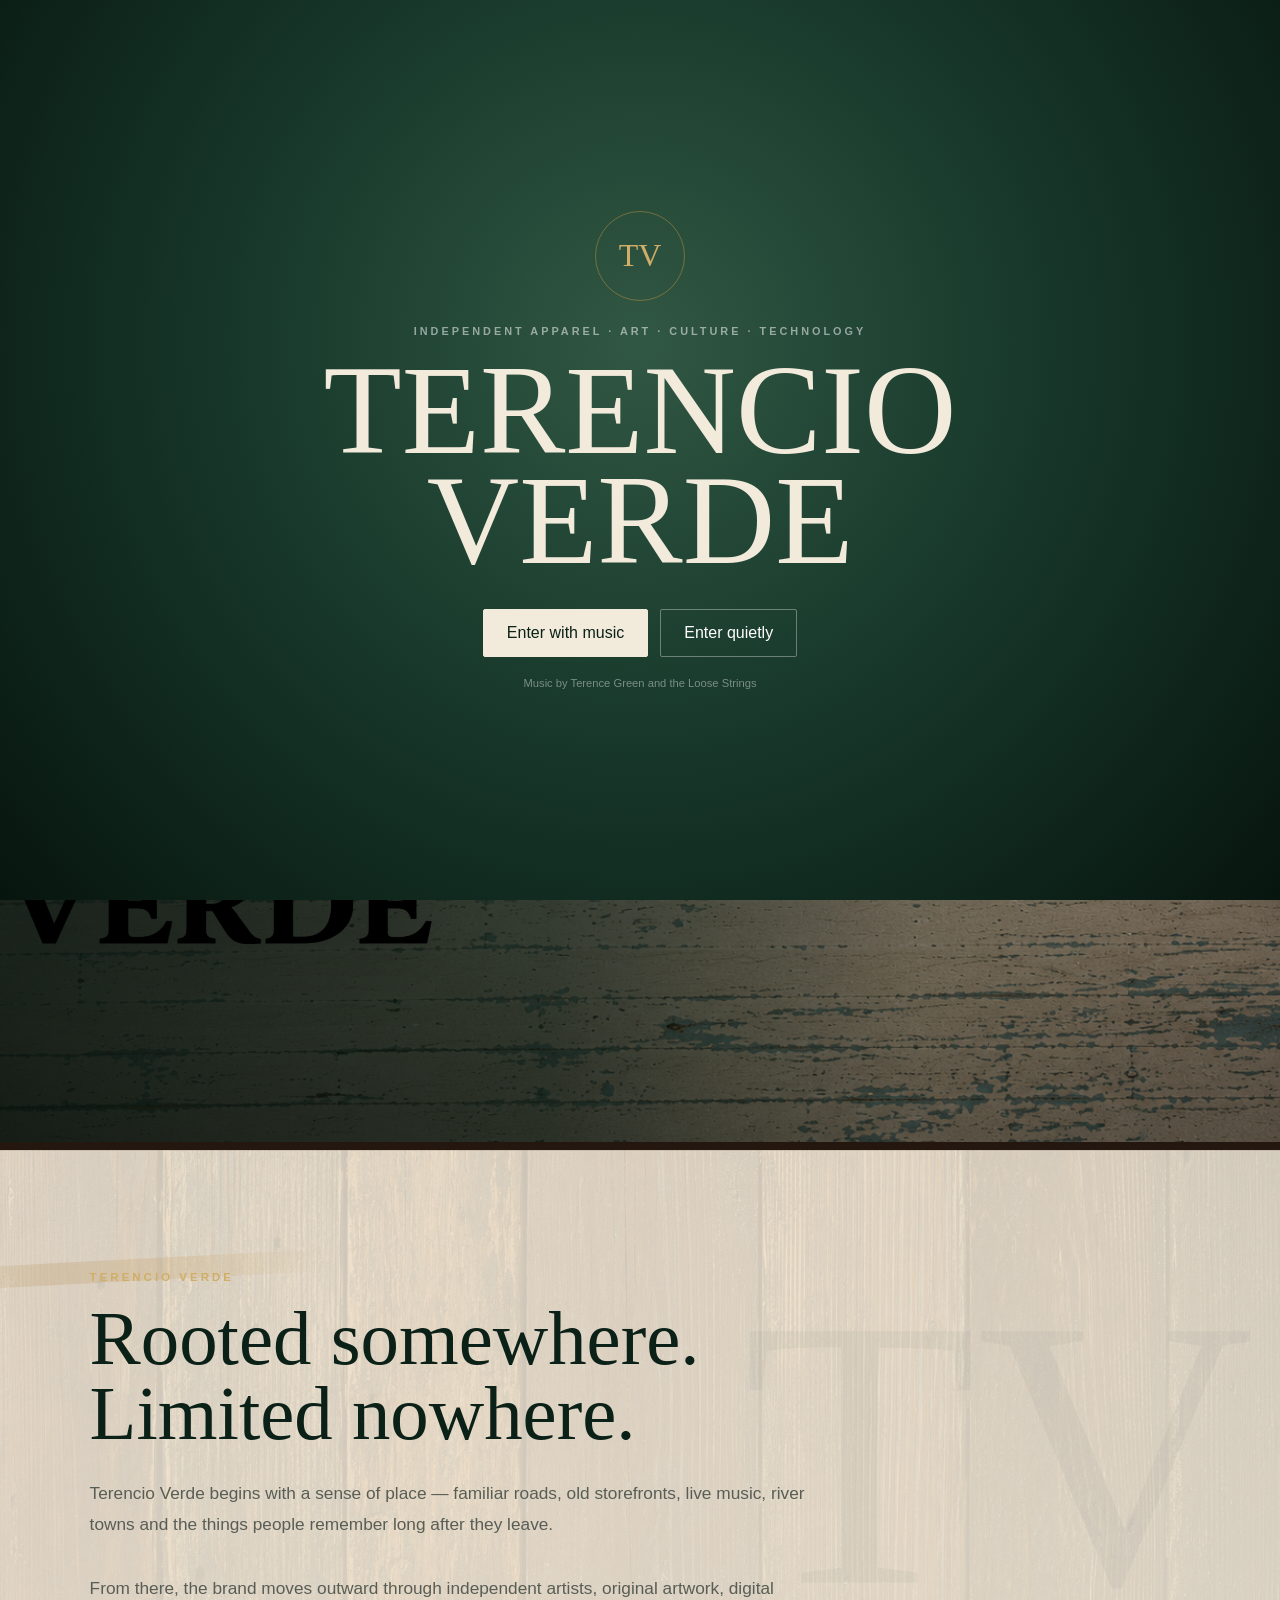
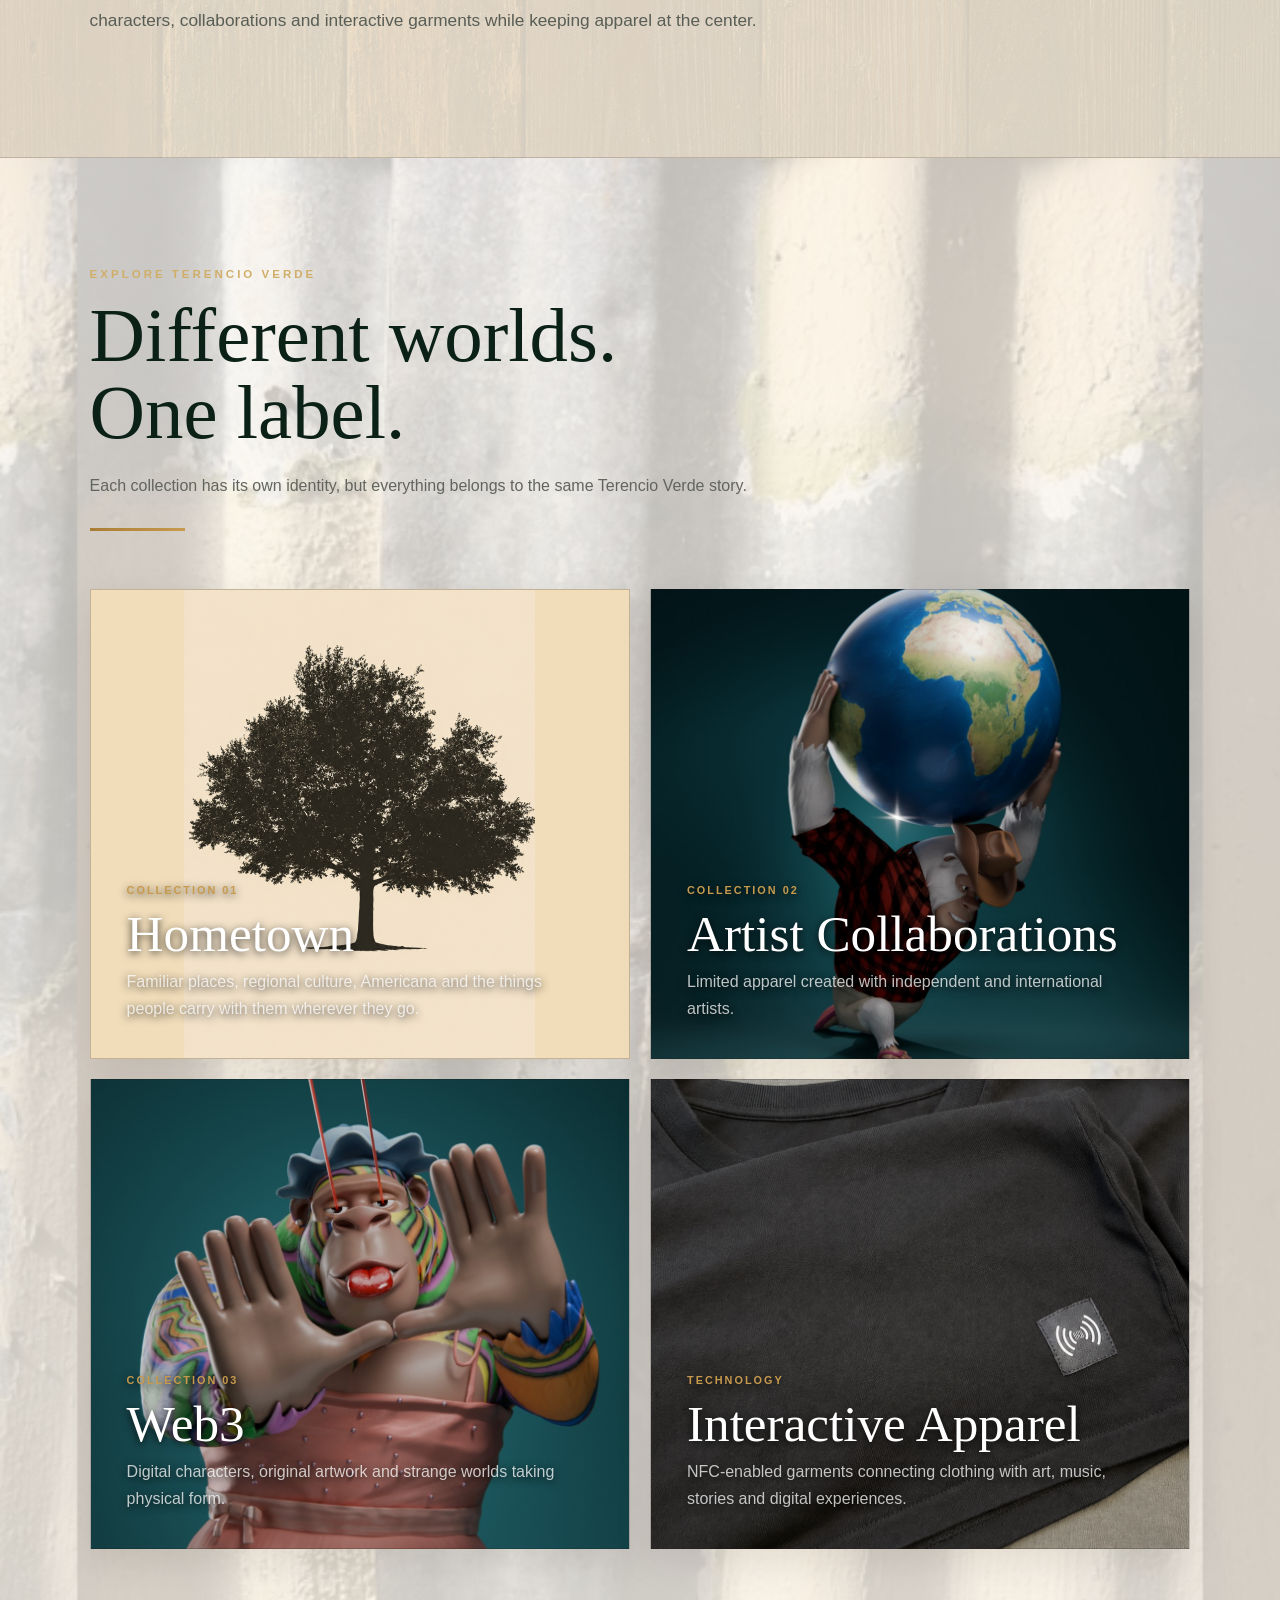
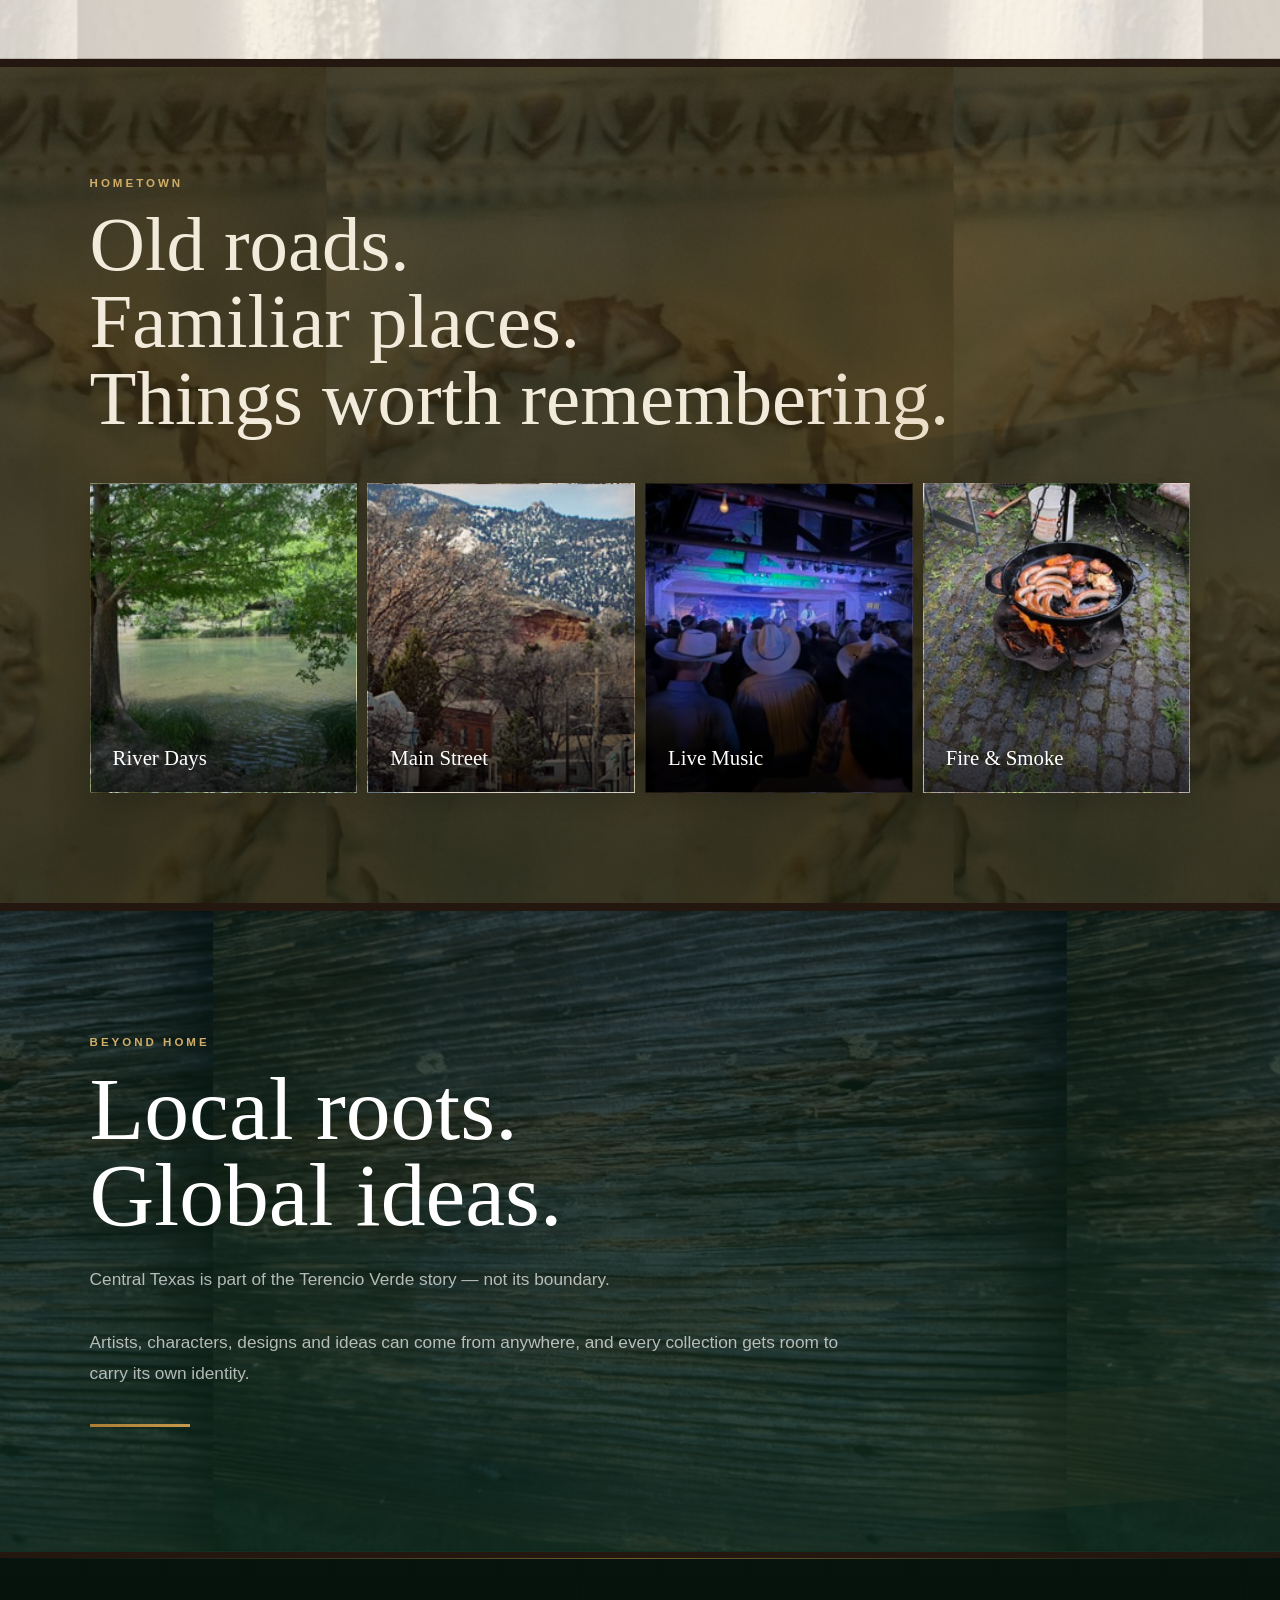
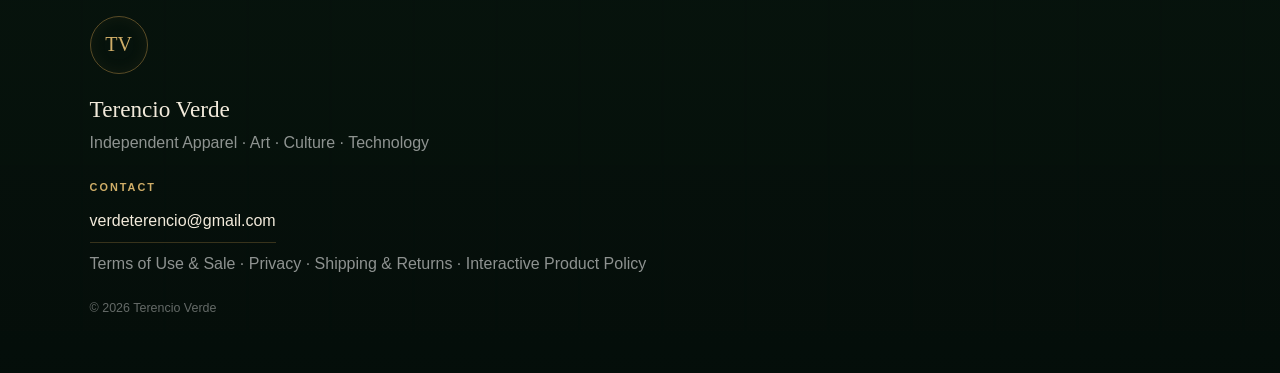
==== commit 5102c3d1: "Shift homepage hero copy right for final balance" ====
--- a/index.html
+++ b/index.html
@@ -14,12 +14,12 @@
     .home-hero-inner{display:grid;grid-template-columns:34% 36% 30%;align-items:center;column-gap:clamp(4px,.7vw,14px);width:100%;max-width:none;margin:0;padding-top:105px;padding-bottom:105px;padding-left:2vw;padding-right:2vw;overflow:visible}
     .home-hero-brand-row{display:contents}
     .home-hero-brand-logo{grid-column:1;width:172%;max-width:940px;height:min(96vh,860px);justify-self:center;align-self:center;object-fit:contain;filter:drop-shadow(0 16px 32px rgba(0,0,0,.28));pointer-events:none;user-select:none;-webkit-user-drag:none;transform:translateX(-2%)}
-    .home-hero-brand-row .home-hero-copy{grid-column:2;position:relative;z-index:4;transform:none!important;max-width:680px;margin:0}
+    .home-hero-brand-row .home-hero-copy{grid-column:2;position:relative;z-index:4;transform:translateX(56px)!important;max-width:680px;margin:0}
     .home-hero-brand-row .home-hero-copy h1{font-size:clamp(4.15rem,5.55vw,6.7rem);max-width:680px;line-height:.92}
     .home-hero-brand-row .home-hero-copy .home-hero-subhead{font-size:clamp(1.08rem,1.25vw,1.42rem)}
     .home-hero-character{grid-column:3!important;position:relative!important;z-index:3!important;right:auto!important;bottom:auto!important;width:116%!important;max-width:760px!important;max-height:min(82vh,740px)!important;height:auto!important;justify-self:center;align-self:center;transform:translate(-2%,10px);object-fit:contain;object-position:center}
-    @media(max-width:1200px){.home-hero-inner{grid-template-columns:33% 38% 29%;column-gap:6px;width:100%;max-width:none;margin:0;padding-left:1.5vw;padding-right:1.5vw}.home-hero-brand-logo{width:164%;max-width:700px;height:min(86vh,720px)}.home-hero-brand-row .home-hero-copy{max-width:590px}.home-hero-brand-row .home-hero-copy h1{font-size:clamp(3.55rem,5.25vw,5.65rem)}.home-hero-character{width:114%!important;max-width:620px!important;max-height:min(76vh,630px)!important;transform:translate(-1%,10px)}}
-    @media(max-width:900px){.home-hero-inner{grid-template-columns:31% 42% 27%;column-gap:4px;padding-left:1vw;padding-right:1vw}.home-hero-brand-logo{width:148%;max-width:470px;height:min(72vh,560px)}.home-hero-brand-row .home-hero-copy h1{font-size:clamp(3.05rem,5.6vw,4.55rem)}.home-hero-character{width:110%!important;max-width:455px!important;max-height:min(64vh,490px)!important;transform:translate(0,8px)}}
+    @media(max-width:1200px){.home-hero-inner{grid-template-columns:33% 38% 29%;column-gap:6px;width:100%;max-width:none;margin:0;padding-left:1.5vw;padding-right:1.5vw}.home-hero-brand-logo{width:164%;max-width:700px;height:min(86vh,720px)}.home-hero-brand-row .home-hero-copy{max-width:590px;transform:translateX(34px)!important}.home-hero-brand-row .home-hero-copy h1{font-size:clamp(3.55rem,5.25vw,5.65rem)}.home-hero-character{width:114%!important;max-width:620px!important;max-height:min(76vh,630px)!important;transform:translate(-1%,10px)}}
+    @media(max-width:900px){.home-hero-inner{grid-template-columns:31% 42% 27%;column-gap:4px;padding-left:1vw;padding-right:1vw}.home-hero-brand-logo{width:148%;max-width:470px;height:min(72vh,560px)}.home-hero-brand-row .home-hero-copy{transform:translateX(18px)!important}.home-hero-brand-row .home-hero-copy h1{font-size:clamp(3.05rem,5.6vw,4.55rem)}.home-hero-character{width:110%!important;max-width:455px!important;max-height:min(64vh,490px)!important;transform:translate(0,8px)}}
     @media(max-width:760px){.home-hero-inner{display:flex;flex-direction:column;align-items:stretch;justify-content:flex-start;min-height:calc(100vh - 72px);width:100%;max-width:none;margin:0;padding-top:72px;padding-left:7%;padding-right:7%;padding-bottom:0;overflow:hidden}.home-hero-brand-row{display:flex;align-items:flex-start;gap:16px;transform:none}.home-hero-brand-logo{width:158px;height:auto;max-width:none;flex:0 0 auto;margin-top:8px;transform:none}.home-hero-brand-row .home-hero-copy{max-width:100%;transform:none!important;padding-bottom:425px}.home-hero-brand-row .home-hero-copy h1{font-size:clamp(3.25rem,14vw,5.2rem)}.home-hero-character{position:absolute!important;right:0!important;bottom:24px!important;width:min(515px,91vw)!important;max-width:none!important;max-height:none!important;transform:none}}
     @media(max-width:480px){.home-hero-brand-row{gap:12px}.home-hero-brand-logo{width:128px}.home-hero-brand-row .home-hero-copy{padding-bottom:370px}.home-hero-character{right:0!important;bottom:14px!important;width:430px!important}}
   </style>
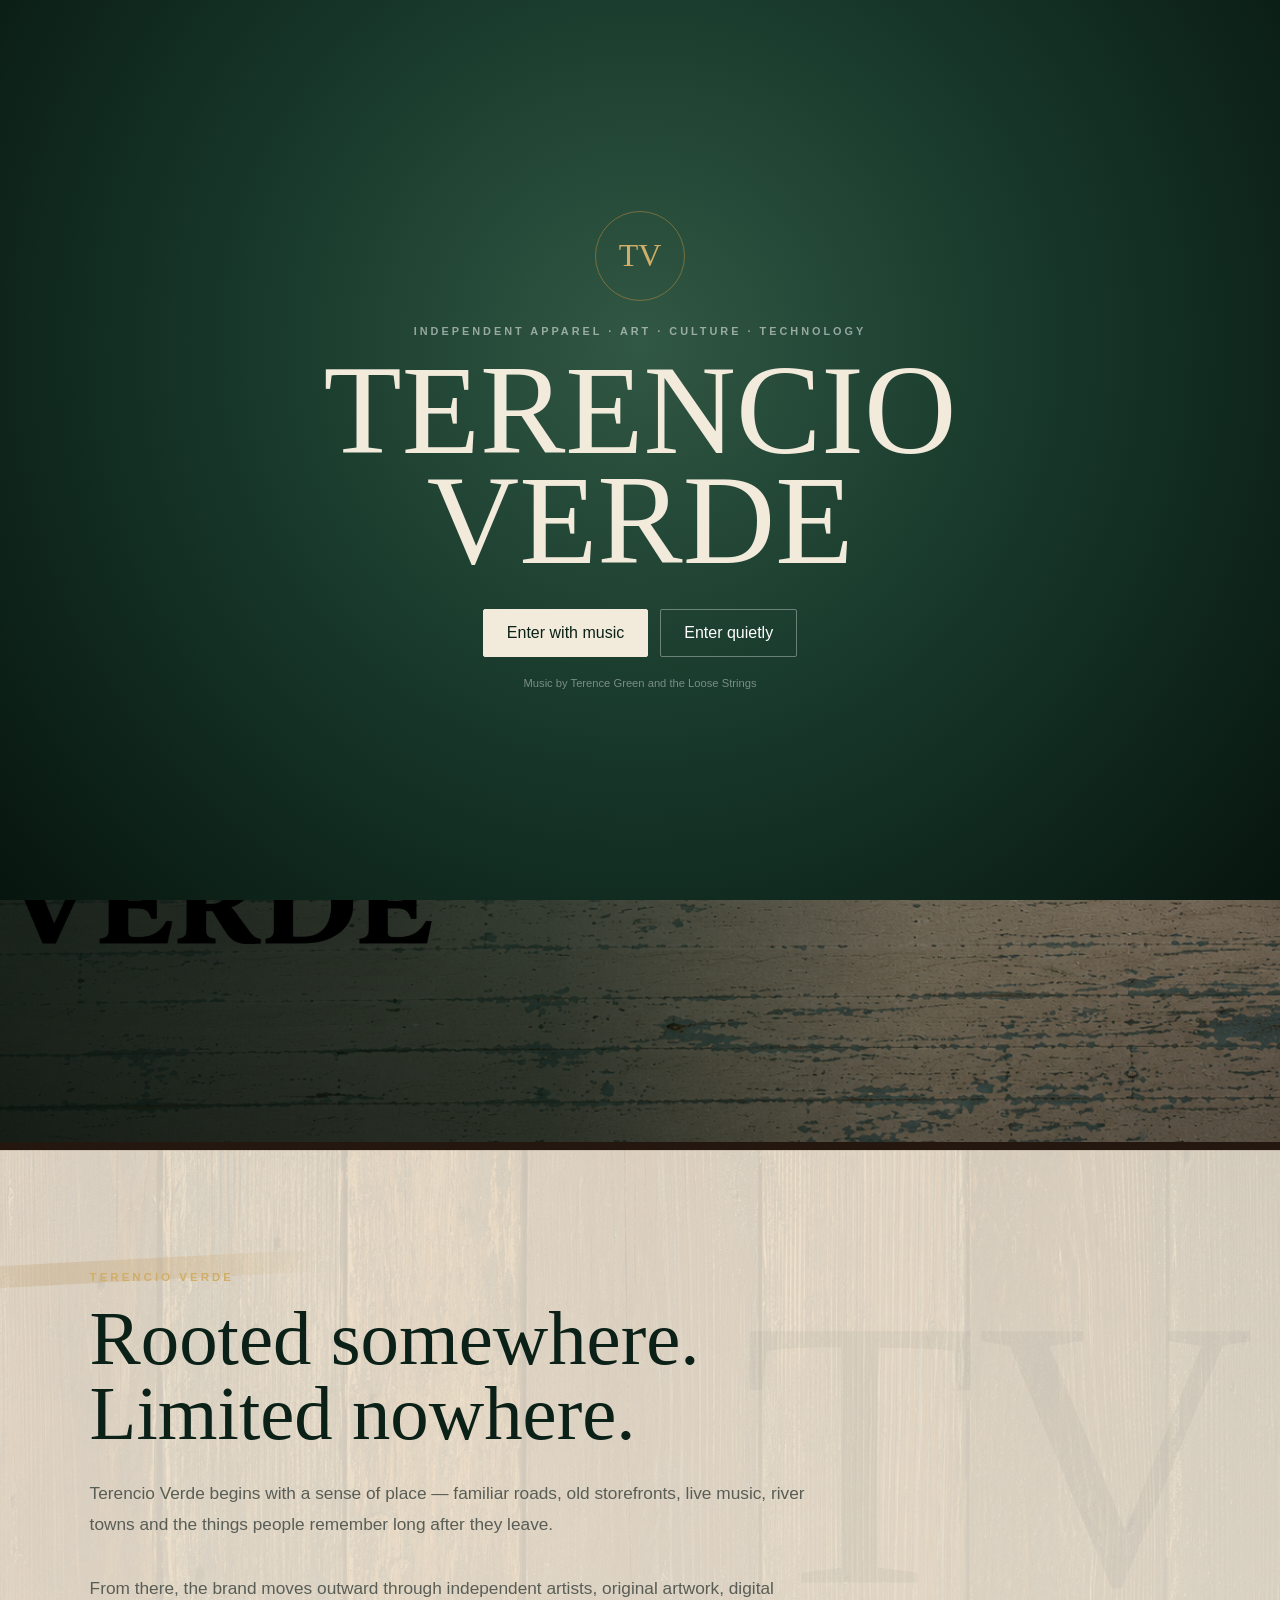
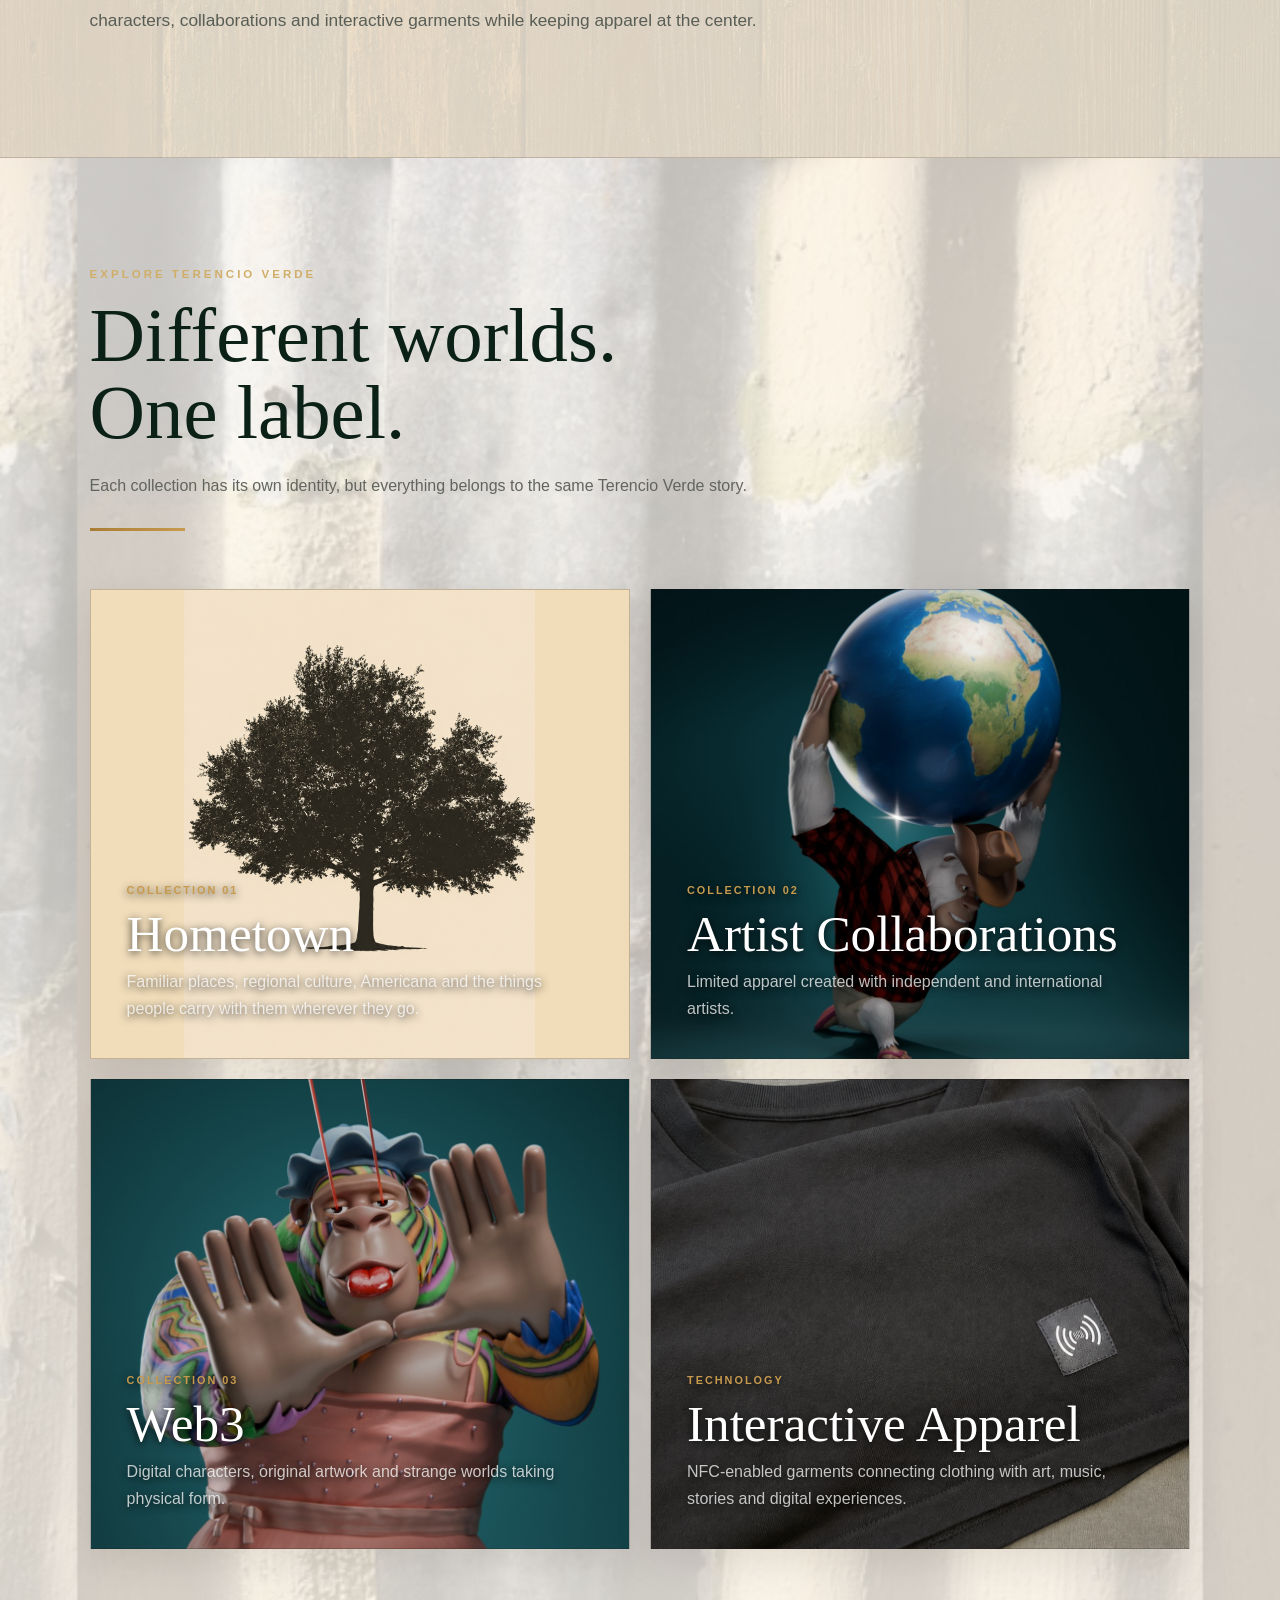
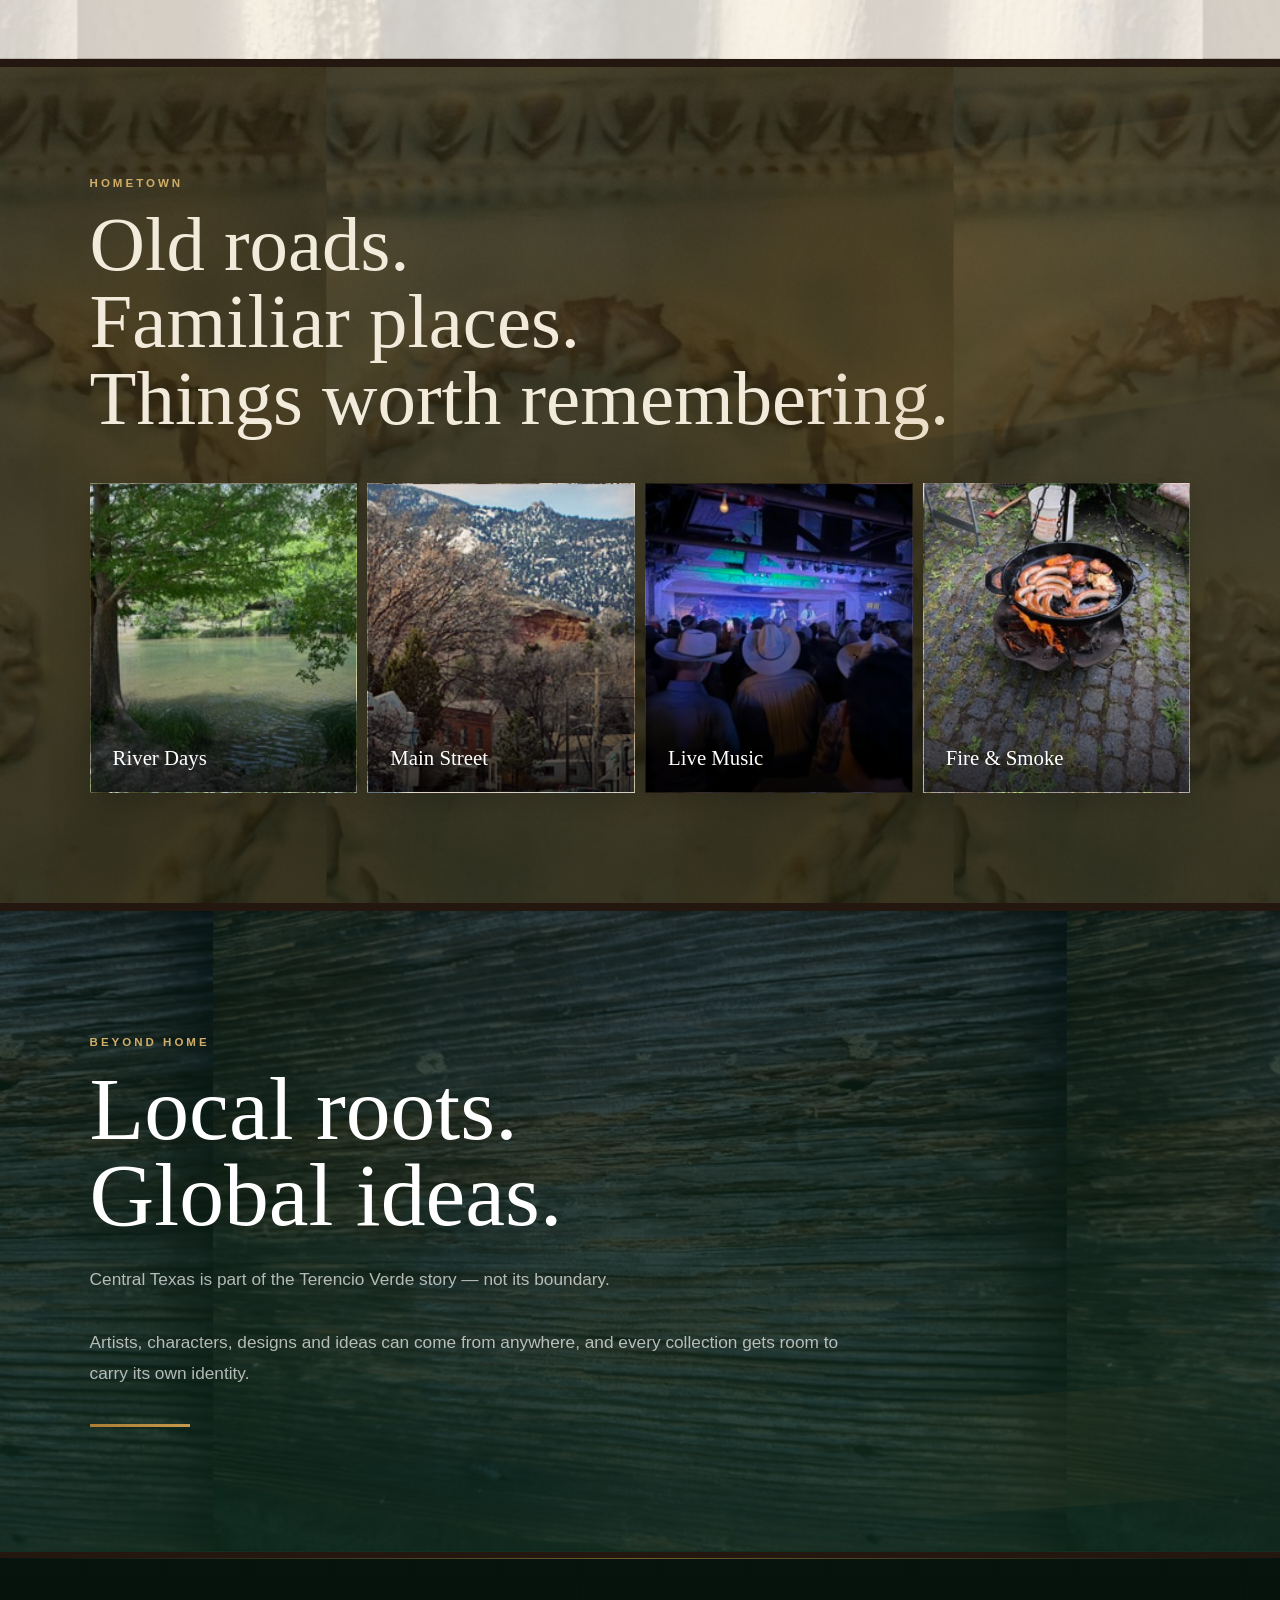
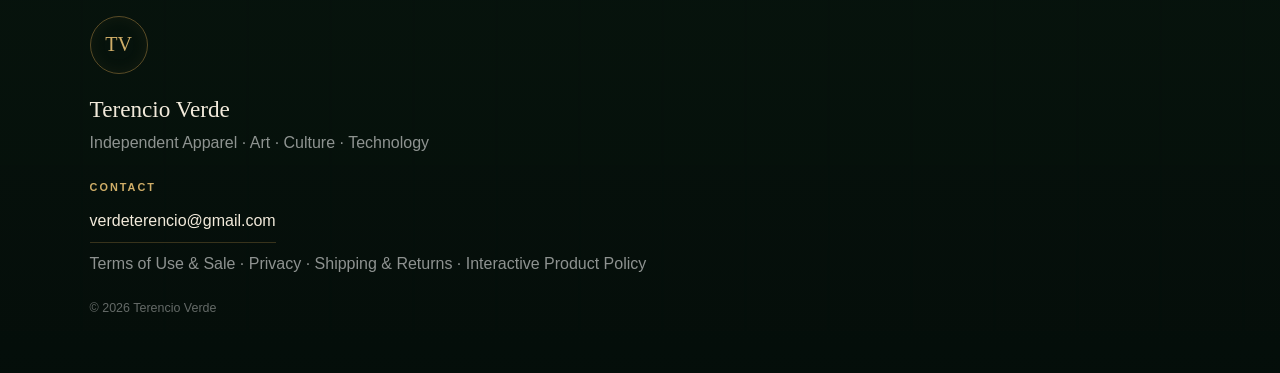
==== commit d48b4720: "Move hero copy further right to match presentation framing" ====
--- a/index.html
+++ b/index.html
@@ -14,12 +14,12 @@
     .home-hero-inner{display:grid;grid-template-columns:34% 36% 30%;align-items:center;column-gap:clamp(4px,.7vw,14px);width:100%;max-width:none;margin:0;padding-top:105px;padding-bottom:105px;padding-left:2vw;padding-right:2vw;overflow:visible}
     .home-hero-brand-row{display:contents}
     .home-hero-brand-logo{grid-column:1;width:172%;max-width:940px;height:min(96vh,860px);justify-self:center;align-self:center;object-fit:contain;filter:drop-shadow(0 16px 32px rgba(0,0,0,.28));pointer-events:none;user-select:none;-webkit-user-drag:none;transform:translateX(-2%)}
-    .home-hero-brand-row .home-hero-copy{grid-column:2;position:relative;z-index:4;transform:translateX(56px)!important;max-width:680px;margin:0}
+    .home-hero-brand-row .home-hero-copy{grid-column:2;position:relative;z-index:4;transform:translateX(96px)!important;max-width:680px;margin:0}
     .home-hero-brand-row .home-hero-copy h1{font-size:clamp(4.15rem,5.55vw,6.7rem);max-width:680px;line-height:.92}
     .home-hero-brand-row .home-hero-copy .home-hero-subhead{font-size:clamp(1.08rem,1.25vw,1.42rem)}
     .home-hero-character{grid-column:3!important;position:relative!important;z-index:3!important;right:auto!important;bottom:auto!important;width:116%!important;max-width:760px!important;max-height:min(82vh,740px)!important;height:auto!important;justify-self:center;align-self:center;transform:translate(-2%,10px);object-fit:contain;object-position:center}
-    @media(max-width:1200px){.home-hero-inner{grid-template-columns:33% 38% 29%;column-gap:6px;width:100%;max-width:none;margin:0;padding-left:1.5vw;padding-right:1.5vw}.home-hero-brand-logo{width:164%;max-width:700px;height:min(86vh,720px)}.home-hero-brand-row .home-hero-copy{max-width:590px;transform:translateX(34px)!important}.home-hero-brand-row .home-hero-copy h1{font-size:clamp(3.55rem,5.25vw,5.65rem)}.home-hero-character{width:114%!important;max-width:620px!important;max-height:min(76vh,630px)!important;transform:translate(-1%,10px)}}
-    @media(max-width:900px){.home-hero-inner{grid-template-columns:31% 42% 27%;column-gap:4px;padding-left:1vw;padding-right:1vw}.home-hero-brand-logo{width:148%;max-width:470px;height:min(72vh,560px)}.home-hero-brand-row .home-hero-copy{transform:translateX(18px)!important}.home-hero-brand-row .home-hero-copy h1{font-size:clamp(3.05rem,5.6vw,4.55rem)}.home-hero-character{width:110%!important;max-width:455px!important;max-height:min(64vh,490px)!important;transform:translate(0,8px)}}
+    @media(max-width:1200px){.home-hero-inner{grid-template-columns:33% 38% 29%;column-gap:6px;width:100%;max-width:none;margin:0;padding-left:1.5vw;padding-right:1.5vw}.home-hero-brand-logo{width:164%;max-width:700px;height:min(86vh,720px)}.home-hero-brand-row .home-hero-copy{max-width:590px;transform:translateX(58px)!important}.home-hero-brand-row .home-hero-copy h1{font-size:clamp(3.55rem,5.25vw,5.65rem)}.home-hero-character{width:114%!important;max-width:620px!important;max-height:min(76vh,630px)!important;transform:translate(-1%,10px)}}
+    @media(max-width:900px){.home-hero-inner{grid-template-columns:31% 42% 27%;column-gap:4px;padding-left:1vw;padding-right:1vw}.home-hero-brand-logo{width:148%;max-width:470px;height:min(72vh,560px)}.home-hero-brand-row .home-hero-copy{transform:translateX(26px)!important}.home-hero-brand-row .home-hero-copy h1{font-size:clamp(3.05rem,5.6vw,4.55rem)}.home-hero-character{width:110%!important;max-width:455px!important;max-height:min(64vh,490px)!important;transform:translate(0,8px)}}
     @media(max-width:760px){.home-hero-inner{display:flex;flex-direction:column;align-items:stretch;justify-content:flex-start;min-height:calc(100vh - 72px);width:100%;max-width:none;margin:0;padding-top:72px;padding-left:7%;padding-right:7%;padding-bottom:0;overflow:hidden}.home-hero-brand-row{display:flex;align-items:flex-start;gap:16px;transform:none}.home-hero-brand-logo{width:158px;height:auto;max-width:none;flex:0 0 auto;margin-top:8px;transform:none}.home-hero-brand-row .home-hero-copy{max-width:100%;transform:none!important;padding-bottom:425px}.home-hero-brand-row .home-hero-copy h1{font-size:clamp(3.25rem,14vw,5.2rem)}.home-hero-character{position:absolute!important;right:0!important;bottom:24px!important;width:min(515px,91vw)!important;max-width:none!important;max-height:none!important;transform:none}}
     @media(max-width:480px){.home-hero-brand-row{gap:12px}.home-hero-brand-logo{width:128px}.home-hero-brand-row .home-hero-copy{padding-bottom:370px}.home-hero-character{right:0!important;bottom:14px!important;width:430px!important}}
   </style>
